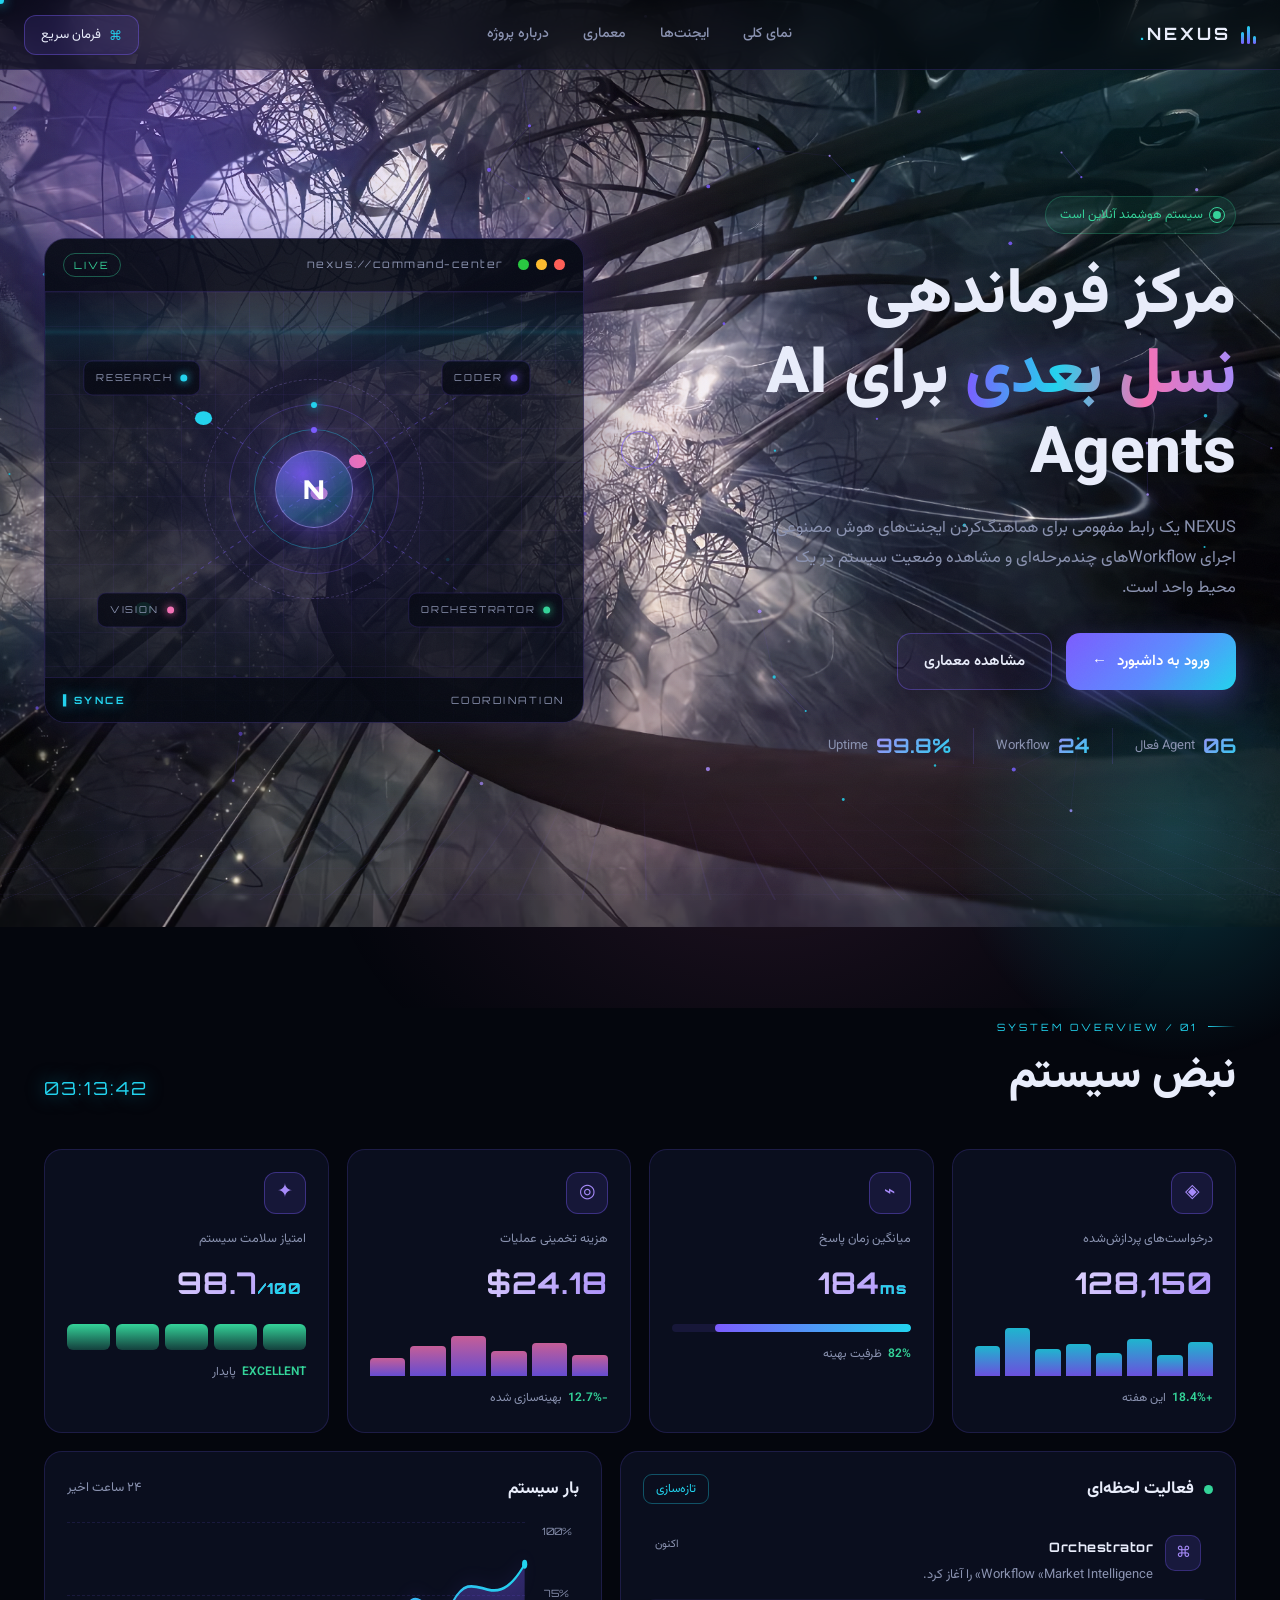
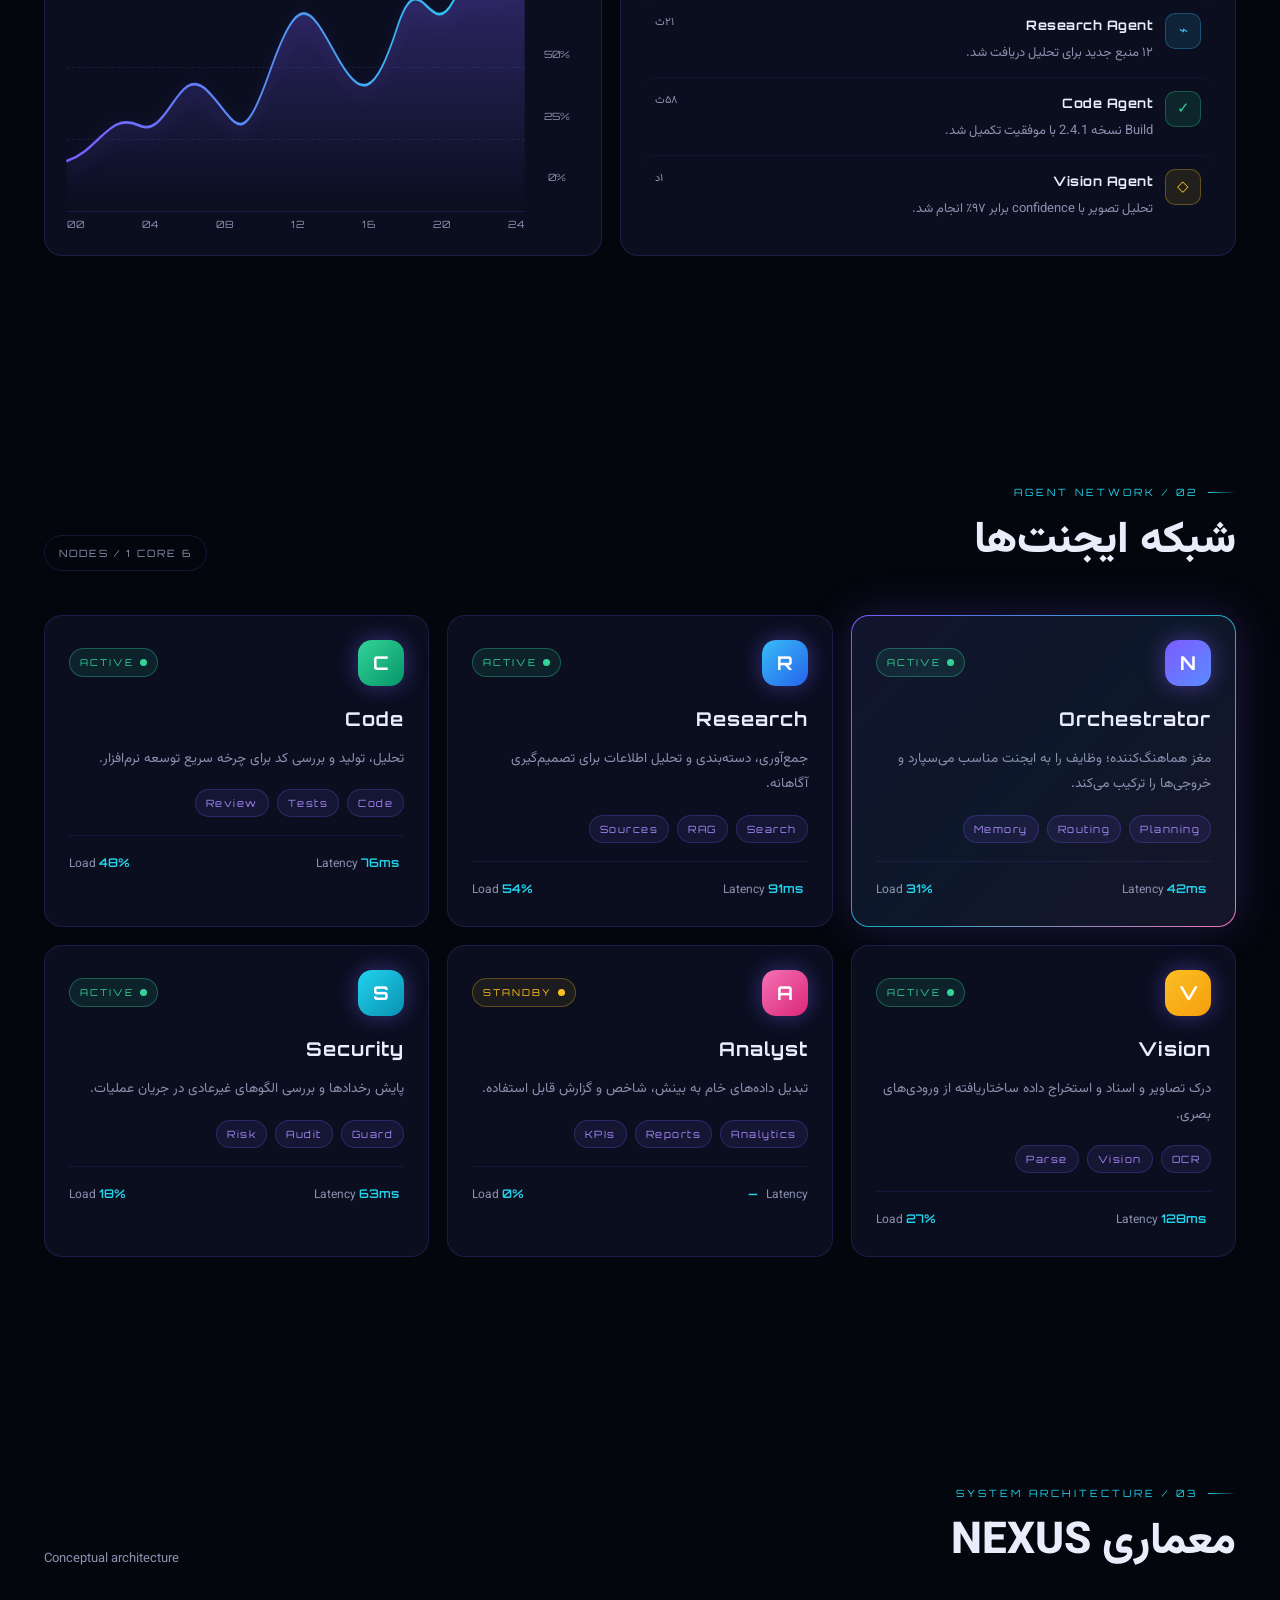
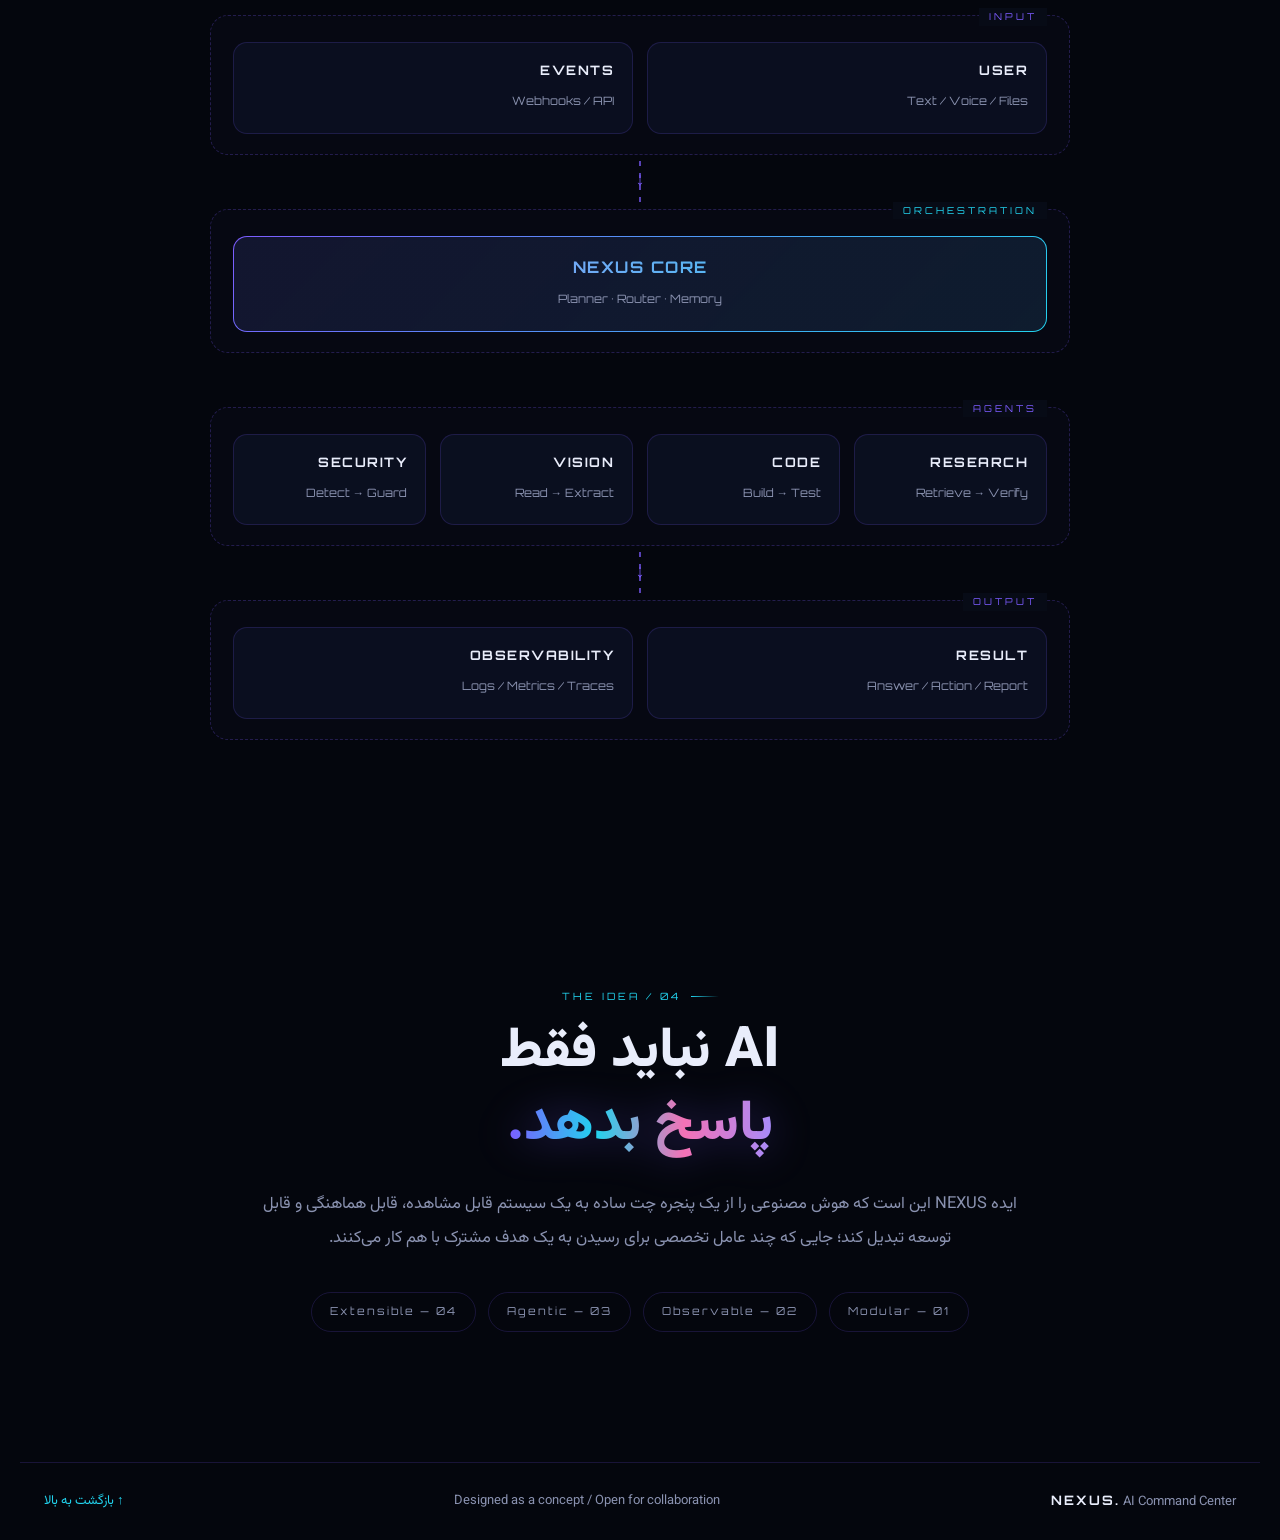
==== index.html @ a01956bd "Add files via upload" ====
<!DOCTYPE html>
<html lang="fa" dir="rtl">
<head>
  <meta charset="UTF-8">
  <meta name="viewport" content="width=device-width, initial-scale=1.0">
  <meta name="theme-color" content="#05070f">
  <meta name="description" content="NEXUS — یک رابط حرفه‌ای برای مدیریت ایجنت‌های هوش مصنوعی، اتوماسیون و پروژه‌های هوشمند.">
  <title>NEXUS — AI Command Center</title>
  <link rel="preconnect" href="https://fonts.googleapis.com">
  <link rel="preconnect" href="https://fonts.gstatic.com" crossorigin>
  <link href="https://fonts.googleapis.com/css2?family=Orbitron:wght@500;700;900&family=Vazirmatn:wght@400;500;600;700;800&display=swap" rel="stylesheet">
  <link rel="stylesheet" href="style.css">
</head>
<body>
  <!-- ═══ پس‌زمینه‌ی زنده ═══ -->
  <div class="bg-photo" id="bgPhoto">
    <div class="bg-photo-inner"></div>
    <div class="bg-sweep"></div>
  </div>

  <!-- ═══ لایه‌های افکت پس‌زمینه ═══ -->
  <div class="aurora"></div>
  <canvas id="particles"></canvas>
  <div class="grid-floor"></div>
  <div class="noise"></div>
  <div class="orb orb-a"></div>
  <div class="orb orb-b"></div>

  <!-- ═══ کرسر سفارشی ═══ -->
  <div class="cursor-ring" id="cursorRing"></div>
  <div class="cursor-dot" id="cursorDot"></div>

  <header class="topbar">
    <a class="brand" href="#top" aria-label="NEXUS">
      <span class="brand-mark"><i></i><i></i><i></i></span>
      <span>NEXUS<span class="brand-dot">.</span></span>
    </a>

    <nav>
      <a href="#overview">نمای کلی</a>
      <a href="#agents">ایجنت‌ها</a>
      <a href="#architecture">معماری</a>
      <a href="#about">درباره پروژه</a>
    </nav>

    <button class="command-btn" id="commandBtn">
      <span>⌘</span> فرمان سریع
    </button>
  </header>

  <main id="top">
    <section class="hero">
      <div class="hero-copy">
        <div class="eyebrow"><span class="pulse"></span> سیستم هوشمند آنلاین است</div>
        <h1>مرکز فرماندهی<br><em>نسل بعدی</em> برای AI Agents</h1>
        <p>
          NEXUS یک رابط مفهومی برای هماهنگ‌کردن ایجنت‌های هوش مصنوعی،
          اجرای Workflowهای چندمرحله‌ای و مشاهده وضعیت سیستم در یک محیط واحد است.
        </p>
        <div class="hero-actions">
          <a href="#overview" class="btn btn-primary">ورود به داشبورد <span>←</span></a>
          <a href="#architecture" class="btn btn-ghost">مشاهده معماری</a>
        </div>
        <div class="hero-meta">
          <span><b>06</b> Agent فعال</span>
          <span><b>24</b> Workflow</span>
          <span><b>99.8%</b> Uptime</span>
        </div>
      </div>

      <div class="hero-console">
        <div class="console-head">
          <div class="window-dots"><i></i><i></i><i></i></div>
          <span>nexus://command-center</span>
          <span class="live">LIVE</span>
        </div>
        <div class="console-body">
          <div class="scanline"></div>

          <!-- خطوط ارتباطی + بسته‌های داده متحرک -->
          <svg class="links" viewBox="0 0 100 100" preserveAspectRatio="none" aria-hidden="true">
            <line class="lk" x1="18" y1="20" x2="50" y2="46" vector-effect="non-scaling-stroke"/>
            <line class="lk" x1="82" y1="20" x2="50" y2="46" vector-effect="non-scaling-stroke"/>
            <line class="lk" x1="18" y1="74" x2="50" y2="46" vector-effect="non-scaling-stroke"/>
            <line class="lk" x1="82" y1="74" x2="50" y2="46" vector-effect="non-scaling-stroke"/>
            <circle class="pkt" r="1.6"><animateMotion dur="2.6s" repeatCount="indefinite" path="M18,20 L50,46"/></circle>
            <circle class="pkt pkt-p" r="1.6"><animateMotion dur="3.4s" begin="1s" repeatCount="indefinite" path="M82,20 L50,46"/></circle>
            <circle class="pkt pkt-g" r="1.6"><animateMotion dur="3s" begin=".5s" repeatCount="indefinite" path="M18,74 L50,46"/></circle>
            <circle class="pkt pkt-p2" r="1.6"><animateMotion dur="2.2s" begin="1.4s" repeatCount="indefinite" path="M82,74 L50,46"/></circle>
          </svg>

          <div class="core">
            <div class="core-ring ring-1"></div>
            <div class="core-ring ring-2"></div>
            <div class="core-ring ring-3"></div>
            <div class="core-center">N</div>
          </div>
          <div class="node node-1"><span></span>RESEARCH</div>
          <div class="node node-2"><span></span>CODER</div>
          <div class="node node-3"><span></span>VISION</div>
          <div class="node node-4"><span></span>ORCHESTRATOR</div>
          <div class="console-status">
            <span>COORDINATION</span><strong>OPTIMAL</strong>
          </div>
        </div>
      </div>
    </section>

    <section class="dashboard section" id="overview">
      <div class="section-heading">
        <div>
          <span class="section-kicker">01 / SYSTEM OVERVIEW</span>
          <h2>نبض سیستم</h2>
        </div>
        <span class="timestamp" id="clock">--:--:--</span>
      </div>

      <div class="metric-grid">
        <article class="metric-card">
          <span class="metric-icon">◈</span>
          <small>درخواست‌های پردازش‌شده</small>
          <strong id="requests">0</strong>
          <div class="spark"><span style="height:34%"></span><span style="height:48%"></span><span style="height:43%"></span><span style="height:67%"></span><span style="height:58%"></span><span style="height:83%"></span><span style="height:74%"></span><span style="height:92%"></span></div>
          <label>+18.4% <i>این هفته</i></label>
        </article>

        <article class="metric-card">
          <span class="metric-icon">⌁</span>
          <small>میانگین زمان پاسخ</small>
          <strong>184<span class="unit">ms</span></strong>
          <div class="progress"><span style="width:82%"></span></div>
          <label>82% <i>ظرفیت بهینه</i></label>
        </article>

        <article class="metric-card">
          <span class="metric-icon">◎</span>
          <small>هزینه تخمینی عملیات</small>
          <strong>$24.18</strong>
          <div class="mini-bars"><i style="height:40%"></i><i style="height:64%"></i><i style="height:48%"></i><i style="height:78%"></i><i style="height:59%"></i><i style="height:35%"></i></div>
          <label>−12.7% <i>بهینه‌سازی شده</i></label>
        </article>

        <article class="metric-card">
          <span class="metric-icon">✦</span>
          <small>امتیاز سلامت سیستم</small>
          <strong>98.7<span class="unit">/100</span></strong>
          <div class="health"><span></span><span></span><span></span><span></span><span></span></div>
          <label>EXCELLENT <i>پایدار</i></label>
        </article>
      </div>

      <div class="activity-grid">
        <article class="panel activity-panel">
          <div class="panel-title">
            <div><span class="live-dot"></span><h3>فعالیت لحظه‌ای</h3></div>
            <button class="tiny-btn" id="refreshActivity">تازه‌سازی</button>
          </div>
          <div class="activity-list" id="activityList">
            <div class="activity"><span class="activity-icon purple">⌘</span><div><b>Orchestrator</b><p>Workflow «Market Intelligence» را آغاز کرد.</p></div><time>اکنون</time></div>
            <div class="activity"><span class="activity-icon blue">⌁</span><div><b>Research Agent</b><p>۱۲ منبع جدید برای تحلیل دریافت شد.</p></div><time>۲۱ث</time></div>
            <div class="activity"><span class="activity-icon green">✓</span><div><b>Code Agent</b><p>Build نسخه 2.4.1 با موفقیت تکمیل شد.</p></div><time>۵۸ث</time></div>
            <div class="activity"><span class="activity-icon amber">◇</span><div><b>Vision Agent</b><p>تحلیل تصویر با confidence برابر ۹۷٪ انجام شد.</p></div><time>۱د</time></div>
          </div>
        </article>

        <article class="panel workload-panel">
          <div class="panel-title"><h3>بار سیستم</h3><span class="muted">۲۴ ساعت اخیر</span></div>
          <div class="chart">
            <div class="chart-labels"><span>100%</span><span>75%</span><span>50%</span><span>25%</span><span>0%</span></div>
            <div class="chart-area">
              <div class="gridline g1"></div><div class="gridline g2"></div><div class="gridline g3"></div><div class="gridline g4"></div>
              <svg viewBox="0 0 700 260" preserveAspectRatio="none" aria-label="نمودار بار سیستم">
                <defs>
                  <linearGradient id="fill" x1="0" x2="0" y1="0" y2="1">
                    <stop offset="0%" stop-color="#7c5cff" stop-opacity=".34"/>
                    <stop offset="100%" stop-color="#7c5cff" stop-opacity="0"/>
                  </linearGradient>
                  <linearGradient id="lineGrad" x1="0" y1="0" x2="1" y2="0">
                    <stop offset="0%" stop-color="#7c5cff"/>
                    <stop offset="100%" stop-color="#22d3ee"/>
                  </linearGradient>
                </defs>
                <path class="area" d="M0,215 C50,205 65,170 110,183 S170,125 215,152 S265,210 310,135 S370,75 410,118 S470,158 505,95 S555,110 590,72 S650,90 700,38 L700,260 L0,260 Z"></path>
                <path class="line" d="M0,215 C50,205 65,170 110,183 S170,125 215,152 S265,210 310,135 S370,75 410,118 S470,158 505,95 S555,110 590,72 S650,90 700,38"></path>
                <circle class="end-dot" cx="700" cy="38" r="4"/>
                <circle class="end-ring" cx="700" cy="38" r="4"/>
              </svg>
              <div class="xlabels"><span>00</span><span>04</span><span>08</span><span>12</span><span>16</span><span>20</span><span>24</span></div>
            </div>
          </div>
        </article>
      </div>
    </section>

    <section class="agents section" id="agents">
      <div class="section-heading">
        <div>
          <span class="section-kicker">02 / AGENT NETWORK</span>
          <h2>شبکه ایجنت‌ها</h2>
        </div>
        <span class="system-chip">6 NODES / 1 CORE</span>
      </div>

      <div class="agent-grid">
        <article class="agent-card featured">
          <div class="agent-top"><span class="agent-symbol">N</span><span class="status active">ACTIVE</span></div>
          <h3>Orchestrator</h3>
          <p>مغز هماهنگ‌کننده؛ وظایف را به ایجنت مناسب می‌سپارد و خروجی‌ها را ترکیب می‌کند.</p>
          <div class="agent-tags"><span>Planning</span><span>Routing</span><span>Memory</span></div>
          <div class="agent-foot"><span>Latency <b>42ms</b></span><span>Load <b>31%</b></span></div>
        </article>

        <article class="agent-card">
          <div class="agent-top"><span class="agent-symbol blue">R</span><span class="status active">ACTIVE</span></div>
          <h3>Research</h3>
          <p>جمع‌آوری، دسته‌بندی و تحلیل اطلاعات برای تصمیم‌گیری آگاهانه.</p>
          <div class="agent-tags"><span>Search</span><span>RAG</span><span>Sources</span></div>
          <div class="agent-foot"><span>Latency <b>91ms</b></span><span>Load <b>54%</b></span></div>
        </article>

        <article class="agent-card">
          <div class="agent-top"><span class="agent-symbol green">C</span><span class="status active">ACTIVE</span></div>
          <h3>Code</h3>
          <p>تحلیل، تولید و بررسی کد برای چرخه سریع توسعه نرم‌افزار.</p>
          <div class="agent-tags"><span>Code</span><span>Tests</span><span>Review</span></div>
          <div class="agent-foot"><span>Latency <b>76ms</b></span><span>Load <b>48%</b></span></div>
        </article>

        <article class="agent-card">
          <div class="agent-top"><span class="agent-symbol amber">V</span><span class="status active">ACTIVE</span></div>
          <h3>Vision</h3>
          <p>درک تصاویر و اسناد و استخراج داده ساختاریافته از ورودی‌های بصری.</p>
          <div class="agent-tags"><span>OCR</span><span>Vision</span><span>Parse</span></div>
          <div class="agent-foot"><span>Latency <b>128ms</b></span><span>Load <b>27%</b></span></div>
        </article>

        <article class="agent-card">
          <div class="agent-top"><span class="agent-symbol pink">A</span><span class="status standby">STANDBY</span></div>
          <h3>Analyst</h3>
          <p>تبدیل داده‌های خام به بینش، شاخص و گزارش قابل استفاده.</p>
          <div class="agent-tags"><span>Analytics</span><span>Reports</span><span>KPIs</span></div>
          <div class="agent-foot"><span>Latency <b>—</b></span><span>Load <b>0%</b></span></div>
        </article>

        <article class="agent-card">
          <div class="agent-top"><span class="agent-symbol cyan">S</span><span class="status active">ACTIVE</span></div>
          <h3>Security</h3>
          <p>پایش رخدادها و بررسی الگوهای غیرعادی در جریان عملیات.</p>
          <div class="agent-tags"><span>Guard</span><span>Audit</span><span>Risk</span></div>
          <div class="agent-foot"><span>Latency <b>63ms</b></span><span>Load <b>18%</b></span></div>
        </article>
      </div>
    </section>

    <section class="architecture section" id="architecture">
      <div class="section-heading">
        <div>
          <span class="section-kicker">03 / SYSTEM ARCHITECTURE</span>
          <h2>معماری NEXUS</h2>
        </div>
        <span class="muted">Conceptual architecture</span>
      </div>

      <div class="architecture-board">
        <div class="arch-layer layer-input">
          <span class="layer-label">INPUT</span>
          <div class="arch-box"><b>USER</b><small>Text / Voice / Files</small></div>
          <div class="arch-box"><b>EVENTS</b><small>Webhooks / API</small></div>
        </div>
        <div class="connector">↓</div>
        <div class="arch-layer layer-core">
          <span class="layer-label">ORCHESTRATION</span>
          <div class="arch-box main"><b>NEXUS CORE</b><small>Planner · Router · Memory</small></div>
        </div>
        <div class="connector">↓</div>
        <div class="arch-layer layer-agents">
          <span class="layer-label">AGENTS</span>
          <div class="arch-box"><b>RESEARCH</b><small>Retrieve → Verify</small></div>
          <div class="arch-box"><b>CODE</b><small>Build → Test</small></div>
          <div class="arch-box"><b>VISION</b><small>Read → Extract</small></div>
          <div class="arch-box"><b>SECURITY</b><small>Detect → Guard</small></div>
        </div>
        <div class="connector">↓</div>
        <div class="arch-layer layer-output">
          <span class="layer-label">OUTPUT</span>
          <div class="arch-box"><b>RESULT</b><small>Answer / Action / Report</small></div>
          <div class="arch-box"><b>OBSERVABILITY</b><small>Logs / Metrics / Traces</small></div>
        </div>
      </div>
    </section>

    <section class="manifesto section" id="about">
      <div class="manifesto-inner">
        <span class="section-kicker">04 / THE IDEA</span>
        <h2>AI نباید فقط<br><em>پاسخ بدهد.</em></h2>
        <p>
          ایده NEXUS این است که هوش مصنوعی را از یک پنجره چت ساده به یک
          سیستم قابل مشاهده، قابل هماهنگی و قابل توسعه تبدیل کند؛ جایی که
          چند عامل تخصصی برای رسیدن به یک هدف مشترک با هم کار می‌کنند.
        </p>
        <div class="principles">
          <span>01 — Modular</span><span>02 — Observable</span><span>03 — Agentic</span><span>04 — Extensible</span>
        </div>
      </div>
    </section>
  </main>

  <footer>
    <div><span class="brand-mini">NEXUS.</span> AI Command Center</div>
    <span>Designed as a concept / Open for collaboration</span>
    <a href="#top">↑ بازگشت به بالا</a>
  </footer>

  <div class="command-modal" id="commandModal" aria-hidden="true">
    <div class="modal-backdrop" id="modalBackdrop"></div>
    <div class="modal">
      <div class="modal-head"><span>COMMAND PALETTE</span><button id="closeModal">×</button></div>
      <div class="command-input"><span>⌕</span><input id="commandInput" placeholder="یک فرمان وارد کنید..." autocomplete="off"></div>
      <div class="command-list">
        <button data-target="#overview"><b>↗</b><span>نمای کلی سیستم</span><kbd>01</kbd></button>
        <button data-target="#agents"><b>◈</b><span>مشاهده ایجنت‌ها</span><kbd>02</kbd></button>
        <button data-target="#architecture"><b>⌘</b><span>معماری سیستم</span><kbd>03</kbd></button>
        <button data-target="#about"><b>✦</b><span>ایده NEXUS</span><kbd>04</kbd></button>
      </div>
    </div>
  </div>

  <script src="script.js"></script>
</body>
</html>
---- style.css ----
/* ═══════════════════════════════════════════
   NEXUS · نسخه بهینه + پس‌زمینه زنده
   ═══════════════════════════════════════════ */
*, *::before, *::after { box-sizing: border-box; margin: 0; padding: 0; }

:root {
  --bg: #04060d;
  --bg-2: #070b16;
  --panel: rgba(13, 18, 36, .75);
  --panel-solid: #0d1224;
  --line: rgba(124, 92, 255, .18);
  --line-2: rgba(124, 92, 255, .38);
  --text: #e9edfb;
  --muted: #8a92b0;
  --purple: #7c5cff;
  --violet: #a78bfa;
  --cyan: #22d3ee;
  --blue: #38bdf8;
  --green: #34d399;
  --amber: #fbbf24;
  --pink: #f472b6;
  --red: #fb7185;
  --font-fa: 'Vazirmatn', sans-serif;
  --font-en: 'Orbitron', 'Vazirmatn', sans-serif;
}

html { scroll-behavior: smooth; scroll-padding-top: 96px; }

body {
  font-family: var(--font-fa);
  background: #04060d;
  color: var(--text);
  overflow-x: hidden;
  line-height: 1.8;
  min-height: 100vh;
}

::selection { background: rgba(124, 92, 255, .45); color: #fff; }
::-webkit-scrollbar { width: 10px; }
::-webkit-scrollbar-track { background: var(--bg); }
::-webkit-scrollbar-thumb { background: linear-gradient(var(--purple), var(--cyan)); border-radius: 8px; border: 2px solid var(--bg); }

@media (hover:hover) and (pointer:fine) {
  body, body a, body button, body input { cursor: none; }
}

/* وقتی تب مخفی می‌شه همه انیمیشن‌ها وایستن */
.tab-hidden * { animation-play-state: paused !important; }

/* ═══════════ پس‌زمینه‌ی زنده ═══════════ */
.bg-photo {
  position: fixed;
  top: -3%; right: -3%; bottom: -3%; left: -3%;
  z-index: -7;
  pointer-events: none;
  will-change: transform;
}
.bg-photo-inner {
  position: absolute; inset: 0;
  background: url("background.png") center / cover no-repeat;
  animation: bgDrift 46s ease-in-out infinite alternate;
  will-change: transform;
}
@keyframes bgDrift {
  0%   { transform: scale(1.06) translate(0%, 0%); }
  50%  { transform: scale(1.14) translate(1.6%, -1.2%); }
  100% { transform: scale(1.06) translate(-1.6%, 1.2%); }
}

/* نور مرکزی که نفس می‌کشه */
.bg-photo-inner::after {
  content: ''; position: absolute; inset: 0;
  background: radial-gradient(ellipse 46% 40% at 50% 45%, rgba(167, 139, 250, .15), transparent 65%);
  animation: bgBreath 7s ease-in-out infinite;
}
@keyframes bgBreath { 0%, 100% { opacity: .35; } 50% { opacity: 1; } }

/* شعاع نور که گاهی از روی عکس رد می‌شه */
.bg-sweep {
  position: absolute; inset: -20%;
  background: linear-gradient(115deg, transparent 42%, rgba(34, 211, 238, .05) 50%, rgba(167, 139, 250, .09) 54%, transparent 62%);
  transform: translateX(-130%) skewX(-12deg);
  animation: bgSweep 12s ease-in-out infinite;
  will-change: transform, opacity;
}
@keyframes bgSweep {
  0%, 58%   { transform: translateX(-130%) skewX(-12deg); opacity: 0; }
  62%       { opacity: .9; }
  88%, 100% { transform: translateX(130%) skewX(-12deg); opacity: 0; }
}

/* ═══════════ پس‌زمینه (بدون بلور سنگین) ═══════════ */
.aurora {
  position: fixed; inset: -12%; z-index: -6; pointer-events: none;
  background:
    radial-gradient(ellipse 55% 42% at 22% 28%, rgba(124, 92, 255, .20), transparent 62%),
    radial-gradient(ellipse 48% 36% at 80% 18%, rgba(34, 211, 238, .13), transparent 62%),
    radial-gradient(ellipse 45% 42% at 58% 86%, rgba(244, 114, 182, .11), transparent 62%);
  animation: auroraShift 26s ease-in-out infinite alternate;
}
@keyframes auroraShift {
  0%   { transform: translate(0, 0) scale(1); }
  50%  { transform: translate(-6%, 4%) scale(1.12); }
  100% { transform: translate(5%, -3%) scale(1.04); }
}

#particles { position: fixed; inset: 0; z-index: -5; pointer-events: none; }

/* گرید متحرک با transform (خیلی سبک‌تر) */
.grid-floor {
  position: fixed; left: 0; right: 0; bottom: 0; height: 42vh; z-index: -4;
  pointer-events: none; overflow: hidden;
  transform: perspective(520px) rotateX(63deg) scale(1.4);
  transform-origin: bottom;
  -webkit-mask-image: linear-gradient(to top, rgba(0, 0, 0, .75), transparent 85%);
  mask-image: linear-gradient(to top, rgba(0, 0, 0, .75), transparent 85%);
}
.grid-floor::before {
  content: ''; position: absolute; left: 0; right: 0; top: -46px; bottom: 0;
  background-image:
    linear-gradient(rgba(124, 92, 255, .15) 1px, transparent 1px),
    linear-gradient(90deg, rgba(124, 92, 255, .15) 1px, transparent 1px);
  background-size: 46px 46px;
  animation: gridScroll 2.6s linear infinite;
  will-change: transform;
}
@keyframes gridScroll { to { transform: translateY(46px); } }

/* اورب‌ها با گرادیانت به جای بلور ۹۰ پیکسلی */
.orb { position: fixed; border-radius: 50%; z-index: -3; pointer-events: none; }
.orb-a {
  width: 560px; height: 560px; top: -170px; inset-inline-end: -150px;
  background: radial-gradient(circle, rgba(124, 92, 255, .30) 0%, rgba(124, 92, 255, .12) 40%, transparent 68%);
  animation: floatA 16s ease-in-out infinite;
}
.orb-b {
  width: 470px; height: 470px; bottom: -170px; inset-inline-start: -130px;
  background: radial-gradient(circle, rgba(34, 211, 238, .22) 0%, rgba(34, 211, 238, .09) 40%, transparent 68%);
  animation: floatB 19s ease-in-out infinite;
}
@keyframes floatA { 50% { transform: translate(-60px, 80px) scale(1.1); } }
@keyframes floatB { 50% { transform: translate(70px, -60px) scale(.92); } }

/* نویز ثابت (بدون انیمیشن) */
.noise {
  position: fixed; inset: 0; z-index: 40; pointer-events: none; opacity: .045;
  background-image: url("data:image/svg+xml,%3Csvg xmlns='http://www.w3.org/2000/svg' width='140' height='140'%3E%3Cfilter id='n'%3E%3CfeTurbulence type='fractalNoise' baseFrequency='.9' numOctaves='2'/%3E%3C/filter%3E%3Crect width='140' height='140' filter='url(%23n)' opacity='.6'/%3E%3C/svg%3E");
}

/* ═══════════ کرسر ═══════════ */
.cursor-dot {
  position: fixed; top: 0; left: 0; width: 7px; height: 7px; margin: -3.5px 0 0 -3.5px;
  border-radius: 50%; background: var(--cyan); z-index: 9999; pointer-events: none;
  box-shadow: 0 0 12px var(--cyan);
  will-change: transform;
}
.cursor-ring {
  position: fixed; top: 0; left: 0; width: 38px; height: 38px; margin: -19px 0 0 -19px;
  border: 1.5px solid rgba(124, 92, 255, .7); border-radius: 50%;
  z-index: 9998; pointer-events: none; will-change: transform;
  transition: width .25s, height .25s, margin .25s, border-color .25s, background .25s;
}
.cursor-ring.hovering {
  width: 58px; height: 58px; margin: -29px 0 0 -29px;
  border-color: rgba(34, 211, 238, .9); background: rgba(34, 211, 238, .07);
}
.cursor-ring.down { width: 26px; height: 26px; margin: -13px 0 0 -13px; }
@media (hover:none) { .cursor-dot, .cursor-ring { display: none; } }

/* ═══════════ هدر ═══════════ */
.topbar {
  position: fixed; top: 0; inset-inline: 0; z-index: 100;
  display: flex; align-items: center; justify-content: space-between; gap: 20px;
  padding: 14px max(calc((100vw - 1240px) / 2), 24px);
  background: rgba(5, 7, 15, .58);
  backdrop-filter: blur(16px); -webkit-backdrop-filter: blur(16px);
  border-bottom: 1px solid var(--line);
  animation: topDown .8s cubic-bezier(.16, 1, .3, 1) backwards;
  transition: background .4s, box-shadow .4s;
}
.topbar.scrolled { background: rgba(5, 7, 15, .9); box-shadow: 0 10px 30px rgba(0, 0, 0, .4); }
@keyframes topDown { from { transform: translateY(-100%); opacity: 0; } }

.brand {
  display: flex; align-items: center; gap: 10px; text-decoration: none;
  color: var(--text); font-family: var(--font-en); font-weight: 700;
  letter-spacing: 3px; font-size: 17px;
}
.brand-dot { color: var(--cyan); text-shadow: 0 0 12px var(--cyan); }
.brand-mark { display: flex; gap: 3px; align-items: flex-end; height: 18px; }
.brand-mark i {
  width: 3px; background: linear-gradient(180deg, var(--cyan), var(--purple));
  border-radius: 2px; transform-origin: bottom; animation: eq 1.1s ease-in-out infinite;
}
.brand-mark i:nth-child(1) { height: 40%; }
.brand-mark i:nth-child(2) { height: 100%; animation-delay: .18s; }
.brand-mark i:nth-child(3) { height: 65%; animation-delay: .36s; }
@keyframes eq { 50% { transform: scaleY(.35); } }

nav { display: flex; gap: 6px; }
nav a {
  position: relative; color: var(--muted); text-decoration: none;
  font-size: 14px; font-weight: 500; padding: 8px 14px; border-radius: 10px;
  transition: color .3s, background .3s;
}
nav a:hover { color: var(--text); background: rgba(124, 92, 255, .12); }
nav a::after {
  content: ''; position: absolute; bottom: 2px; inset-inline: 20%; height: 2px; border-radius: 2px;
  background: linear-gradient(90deg, var(--purple), var(--cyan));
  transform: scaleX(0); transition: transform .35s cubic-bezier(.16, 1, .3, 1);
}
nav a:hover::after { transform: scaleX(1); }

.command-btn {
  display: flex; align-items: center; gap: 8px; font-family: var(--font-fa);
  font-size: 13px; color: var(--text); background: rgba(124, 92, 255, .12);
  border: 1px solid var(--line-2); padding: 9px 16px; border-radius: 12px;
  position: relative; overflow: hidden; transition: .3s;
}
.command-btn span { font-family: var(--font-en); color: var(--cyan); }
.command-btn:hover {
  background: rgba(124, 92, 255, .25); box-shadow: 0 0 25px rgba(124, 92, 255, .35);
  border-color: var(--purple); transform: translateY(-1px);
}
.command-btn::after {
  content: ''; position: absolute; top: 0; bottom: 0; left: 0; width: 40%;
  background: linear-gradient(100deg, transparent, rgba(255, 255, 255, .3), transparent);
  transform: translateX(-140%) skewX(-22deg); transition: transform .6s cubic-bezier(.16, 1, .3, 1);
}
.command-btn:hover::after { transform: translateX(320%) skewX(-22deg); }

/* ═══════════ هیرو ═══════════ */
main { max-width: 1240px; margin: 0 auto; padding: 0 24px; position: relative; }

.hero {
  min-height: 100vh; display: grid; grid-template-columns: 1.05fr .95fr;
  gap: 56px; align-items: center; padding: 150px 0 90px;
}
.hero-copy > * { animation: fadeUp .9s cubic-bezier(.16, 1, .3, 1) backwards; }
.hero-copy > *:nth-child(1) { animation-delay: .1s; }
.hero-copy > *:nth-child(2) { animation-delay: .2s; }
.hero-copy > *:nth-child(3) { animation-delay: .3s; }
.hero-copy > *:nth-child(4) { animation-delay: .4s; }
.hero-copy > *:nth-child(5) { animation-delay: .55s; }
@keyframes fadeUp { from { opacity: 0; transform: translateY(34px); } }

.eyebrow {
  display: inline-flex; align-items: center; gap: 10px; font-size: 12.5px;
  color: var(--green); background: rgba(52, 211, 153, .08);
  border: 1px solid rgba(52, 211, 153, .25); padding: 7px 14px;
  border-radius: 100px; margin-bottom: 22px;
}
.pulse { width: 8px; height: 8px; border-radius: 50%; background: var(--green); position: relative; }
.pulse::after {
  content: ''; position: absolute; inset: -4px; border-radius: 50%;
  border: 1px solid var(--green); animation: ripple 1.8s ease-out infinite;
}
@keyframes ripple { from { transform: scale(.5); opacity: 1; } to { transform: scale(2); opacity: 0; } }

h1 { font-size: clamp(38px, 5.6vw, 64px); font-weight: 800; line-height: 1.25; margin-bottom: 18px; }
h1 em, h2 em {
  font-style: normal;
  background: linear-gradient(90deg, var(--purple), var(--cyan), var(--pink), var(--violet));
  -webkit-background-clip: text; background-clip: text; color: transparent;
  filter: drop-shadow(0 0 20px rgba(124, 92, 255, .35));
}

.hero-copy p { color: var(--muted); font-size: 16.5px; max-width: 52ch; margin-bottom: 30px; }

.hero-actions { display: flex; gap: 14px; flex-wrap: wrap; margin-bottom: 38px; }
.btn {
  display: inline-flex; align-items: center; gap: 10px; text-decoration: none;
  font-size: 15px; font-weight: 600; padding: 14px 26px; border-radius: 14px;
  position: relative; overflow: hidden; transition: transform .3s, box-shadow .3s, background .3s, border-color .3s;
}
.btn-primary {
  color: #fff;
  background: linear-gradient(135deg, var(--purple), #5b8cff 55%, var(--cyan));
  box-shadow: 0 10px 30px rgba(124, 92, 255, .35);
}
.btn-primary span { transition: transform .3s; }
.btn-primary:hover { transform: translateY(-3px); box-shadow: 0 16px 45px rgba(124, 92, 255, .5); }
.btn-primary:hover span { transform: translateX(-6px); }
.btn-primary::after {
  content: ''; position: absolute; top: 0; bottom: 0; left: 0; width: 40%;
  background: linear-gradient(100deg, transparent, rgba(255, 255, 255, .35), transparent);
  transform: translateX(-140%) skewX(-22deg); transition: transform .6s cubic-bezier(.16, 1, .3, 1);
}
.btn-primary:hover::after { transform: translateX(320%) skewX(-22deg); }
.btn-ghost { color: var(--text); border: 1px solid var(--line-2); background: rgba(124, 92, 255, .06); }
.btn-ghost:hover {
  border-color: var(--cyan); background: rgba(34, 211, 238, .1);
  box-shadow: 0 0 25px rgba(34, 211, 238, .25); transform: translateY(-3px);
}

.hero-meta { display: flex; flex-wrap: wrap; }
.hero-meta span { font-size: 13px; color: var(--muted); display: flex; align-items: center; gap: 8px; }
.hero-meta span + span { border-inline-start: 1px solid var(--line); margin-inline-start: 22px; padding-inline-start: 22px; }
.hero-meta b {
  font-family: var(--font-en); font-size: 20px;
  background: linear-gradient(135deg, var(--violet), var(--cyan));
  -webkit-background-clip: text; background-clip: text; color: transparent;
}

/* ═══════════ کنسول ═══════════ */
.hero-console {
  position: relative; border-radius: 22px; background: rgba(10, 14, 28, .82);
  border: 1px solid var(--line);
  box-shadow: 0 30px 80px rgba(0, 0, 0, .5), 0 0 40px rgba(124, 92, 255, .22);
  overflow: hidden; animation: fadeUp 1s cubic-bezier(.16, 1, .3, 1) .35s backwards;
}
.console-head {
  display: flex; align-items: center; gap: 14px; padding: 14px 18px;
  border-bottom: 1px solid var(--line); background: rgba(6, 9, 18, .6);
  font-family: var(--font-en); font-size: 11px; letter-spacing: 1.5px; color: var(--muted);
}
.window-dots { display: flex; gap: 7px; }
.window-dots i { width: 11px; height: 11px; border-radius: 50%; }
.window-dots i:nth-child(1) { background: #ff5f57; }
.window-dots i:nth-child(2) { background: #febc2e; }
.window-dots i:nth-child(3) { background: #28c840; }
.live {
  margin-inline-start: auto; color: var(--green); border: 1px solid rgba(52, 211, 153, .4);
  padding: 2px 10px; border-radius: 100px; font-size: 10px; letter-spacing: 2px;
  animation: blink 1.6s ease-in-out infinite;
}
@keyframes blink { 50% { opacity: .45; } }

.console-body {
  position: relative; height: 430px; overflow: hidden;
  background:
    radial-gradient(circle at 50% 46%, rgba(124, 92, 255, .14), transparent 55%),
    linear-gradient(rgba(124, 92, 255, .05) 1px, transparent 1px) 0 0 / 34px 34px,
    linear-gradient(90deg, rgba(124, 92, 255, .05) 1px, transparent 1px) 0 0 / 34px 34px;
}
.scanline {
  position: absolute; inset-inline: 0; top: 0; height: 80px; z-index: 5; pointer-events: none;
  background: linear-gradient(180deg, transparent, rgba(34, 211, 238, .07) 45%, rgba(34, 211, 238, .16) 50%, rgba(34, 211, 238, .07) 55%, transparent);
  animation: scan 4.5s linear infinite;
  will-change: transform;
}
@keyframes scan { from { transform: translateY(-120%); } to { transform: translateY(560%); } }

.links { position: absolute; inset: 0; width: 100%; height: 100%; z-index: 1; pointer-events: none; }
.links .lk { stroke: rgba(124, 92, 255, .4); stroke-width: 1; stroke-dasharray: 4 5; animation: dashFlow 1.2s linear infinite; }
@keyframes dashFlow { to { stroke-dashoffset: -9; } }
.links .pkt { fill: var(--cyan); }
.links .pkt-p, .links .pkt-p2 { fill: var(--pink); }
.links .pkt-g { fill: var(--green); }

.core { position: absolute; top: 46%; left: 50%; width: 220px; height: 220px; transform: translate(-50%, -50%); z-index: 2; }
.core-ring { position: absolute; border-radius: 50%; border: 1px solid rgba(124, 92, 255, .28); will-change: transform; }
.ring-1 { inset: 25px; animation: spin 9s linear infinite; }
.ring-2 { inset: 50px; border-color: rgba(34, 211, 238, .35); animation: spin 5s linear infinite reverse; }
.ring-3 { inset: 0; border-style: dashed; border-color: rgba(167, 139, 250, .25); animation: spin 22s linear infinite; }
.core-ring::before {
  content: ''; position: absolute; top: -3px; left: 50%; width: 6px; height: 6px; margin-left: -3px;
  border-radius: 50%; background: var(--cyan); box-shadow: 0 0 10px var(--cyan);
}
.ring-2::before { background: var(--purple); box-shadow: 0 0 10px var(--purple); }
.ring-3::before { display: none; }
@keyframes spin { to { transform: rotate(360deg); } }

.core-center {
  position: absolute; top: 50%; left: 50%; transform: translate(-50%, -50%);
  width: 78px; height: 78px; border-radius: 50%; display: grid; place-items: center;
  font-family: var(--font-en); font-weight: 900; font-size: 26px; color: #fff;
  background: radial-gradient(circle at 35% 30%, rgba(124, 92, 255, .85), rgba(34, 211, 238, .25) 60%, rgba(10, 14, 28, .9));
  border: 1px solid rgba(167, 139, 250, .6);
  box-shadow: 0 0 35px rgba(124, 92, 255, .55), inset 0 0 18px rgba(124, 92, 255, .4);
  animation: corePulse 3s ease-in-out infinite;
  will-change: transform;
}
@keyframes corePulse { 50% { transform: translate(-50%, -50%) scale(1.07); } }

.node {
  position: absolute; z-index: 3; transform: translate(-50%, -50%);
  display: flex; align-items: center; gap: 8px;
  font-family: var(--font-en); font-size: 9.5px; letter-spacing: 1.8px; color: var(--muted);
  background: rgba(8, 11, 22, .88); border: 1px solid var(--line); border-radius: 9px;
  padding: 8px 12px; transition: border-color .3s, color .3s; white-space: nowrap;
}
.node span {
  width: 7px; height: 7px; border-radius: 50%; background: var(--cyan);
  box-shadow: 0 0 9px var(--cyan); animation: dotBlink 2s ease-in-out infinite;
}
.node-2 span { background: var(--purple); box-shadow: 0 0 9px var(--purple); }
.node-3 span { background: var(--pink); box-shadow: 0 0 9px var(--pink); }
.node-4 span { background: var(--green); box-shadow: 0 0 9px var(--green); }
.node:hover { border-color: rgba(34, 211, 238, .6); color: var(--text); }
.node-1 { top: 20%; left: 18%; }
.node-2 { top: 20%; left: 82%; }
.node-3 { top: 74%; left: 18%; }
.node-4 { top: 74%; left: 82%; }
@keyframes dotBlink { 50% { opacity: .35; } }

.console-status {
  position: absolute; bottom: 0; inset-inline: 0; z-index: 4;
  display: flex; justify-content: space-between; align-items: center;
  padding: 13px 18px; border-top: 1px solid var(--line);
  background: rgba(6, 9, 18, .8);
  font-family: var(--font-en); font-size: 10px; letter-spacing: 2.5px; color: var(--muted);
}
.console-status strong {
  color: var(--cyan); text-shadow: 0 0 14px rgba(34, 211, 238, .7);
  font-weight: 700; min-width: 90px; text-align: left;
}
.console-status strong::after { content: '▍'; animation: blink 1s steps(2) infinite; }

/* ═══════════ بخش‌ها ═══════════ */
.section { padding: 110px 0; position: relative; }
.section-heading {
  display: flex; justify-content: space-between; align-items: flex-end;
  gap: 20px; margin-bottom: 44px; flex-wrap: wrap;
}
.section-kicker {
  display: inline-flex; align-items: center; gap: 10px;
  font-family: var(--font-en); font-size: 10px; letter-spacing: 3px;
  color: var(--cyan); margin-bottom: 12px;
}
.section-kicker::before { content: ''; width: 28px; height: 1px; background: linear-gradient(90deg, var(--cyan), transparent); }
h2 { font-size: clamp(30px, 4vw, 44px); font-weight: 800; line-height: 1.3; }
.timestamp {
  font-family: var(--font-en); font-size: 18px; color: var(--cyan);
  text-shadow: 0 0 18px rgba(34, 211, 238, .5); letter-spacing: 2px; direction: ltr;
}
.system-chip {
  font-family: var(--font-en); font-size: 10px; letter-spacing: 2px; color: var(--muted);
  border: 1px solid var(--line); padding: 8px 14px; border-radius: 100px;
}
.muted { color: var(--muted); font-size: 13px; }

/* ═══════════ کارت‌های متریک ═══════════ */
.metric-grid { display: grid; grid-template-columns: repeat(4, 1fr); gap: 18px; }
.metric-card {
  position: relative; overflow: hidden; background: var(--panel);
  border: 1px solid var(--line); border-radius: 18px; padding: 22px;
  transition: transform .45s cubic-bezier(.16, 1, .3, 1), border-color .45s, box-shadow .45s;
}
.metric-card::before, .panel::before, .agent-card::before, .arch-box::before {
  content: ''; position: absolute; inset: 0; pointer-events: none;
  background: radial-gradient(480px circle at var(--mx, 50%) var(--my, 50%), rgba(124, 92, 255, .13), transparent 42%);
  opacity: 0; transition: opacity .4s;
}
.metric-card:hover::before, .panel:hover::before, .agent-card:hover::before, .arch-box:hover::before { opacity: 1; }
.metric-card:hover {
  transform: translateY(-7px); border-color: var(--line-2);
  box-shadow: 0 20px 50px rgba(0, 0, 0, .45), 0 0 35px rgba(124, 92, 255, .18);
}
.metric-icon {
  display: inline-grid; place-items: center; width: 42px; height: 42px; border-radius: 12px;
  font-size: 19px; margin-bottom: 14px; color: var(--violet);
  background: rgba(124, 92, 255, .12); border: 1px solid var(--line-2);
  animation: iconFloat 3.5s ease-in-out infinite;
}
@keyframes iconFloat { 50% { transform: translateY(-5px); } }
.metric-card small { display: block; color: var(--muted); font-size: 12.5px; margin-bottom: 6px; }
.metric-card strong {
  font-family: var(--font-en); font-size: 30px; font-weight: 700; letter-spacing: 1px;
  display: block; margin-bottom: 14px;
  background: linear-gradient(135deg, #fff, var(--violet));
  -webkit-background-clip: text; background-clip: text; color: transparent;
}
.unit { font-size: 15px; color: var(--cyan); -webkit-text-fill-color: var(--cyan); margin-inline-start: 4px; }
.metric-card label { display: flex; align-items: center; gap: 6px; color: var(--green); font-weight: 600; font-size: 12px; margin-top: 12px; }
.metric-card label i { font-style: normal; color: var(--muted); font-weight: 400; }

.spark { display: flex; align-items: flex-end; gap: 5px; height: 52px; }
.spark span {
  flex: 1; min-height: 4px; border-radius: 4px 4px 0 0;
  background: linear-gradient(180deg, var(--cyan), var(--purple));
  opacity: .85; transition: height .9s cubic-bezier(.16, 1, .3, 1);
}
.progress { height: 8px; border-radius: 100px; background: rgba(124, 92, 255, .12); overflow: hidden; }
.progress span {
  display: block; height: 100%; border-radius: 100px; position: relative;
  background: linear-gradient(90deg, var(--purple), var(--cyan));
  animation: grow 1.6s cubic-bezier(.16, 1, .3, 1) backwards .4s;
}
@keyframes grow { from { width: 0; } }

.mini-bars { display: flex; align-items: flex-end; gap: 5px; height: 52px; }
.mini-bars i {
  flex: 1; border-radius: 4px 4px 0 0; opacity: .8; transform-origin: bottom;
  background: linear-gradient(180deg, var(--pink), var(--purple));
  animation: barPulse 2.4s ease-in-out infinite;
}
.mini-bars i:nth-child(2) { animation-delay: .2s; }
.mini-bars i:nth-child(3) { animation-delay: .4s; }
.mini-bars i:nth-child(4) { animation-delay: .6s; }
.mini-bars i:nth-child(5) { animation-delay: .8s; }
.mini-bars i:nth-child(6) { animation-delay: 1s; }
@keyframes barPulse { 50% { transform: scaleY(1.28); } }

.health { display: flex; gap: 6px; height: 26px; }
.health span {
  flex: 1; border-radius: 6px; transform-origin: bottom;
  background: linear-gradient(180deg, var(--green), rgba(52, 211, 153, .25));
  animation: healthPulse 2s ease-in-out infinite;
}
.health span:nth-child(2) { animation-delay: .25s; }
.health span:nth-child(3) { animation-delay: .5s; }
.health span:nth-child(4) { animation-delay: .75s; }
.health span:nth-child(5) { animation-delay: 1s; }
@keyframes healthPulse { 50% { transform: scaleY(.72); opacity: .75; } }

/* ═══════════ پنل‌ها ═══════════ */
.activity-grid { display: grid; grid-template-columns: 1.05fr .95fr; gap: 18px; margin-top: 18px; }
.panel {
  background: var(--panel); border: 1px solid var(--line); border-radius: 18px; padding: 22px;
  position: relative; overflow: hidden; transition: border-color .4s, box-shadow .4s;
}
.panel:hover { border-color: var(--line-2); box-shadow: 0 0 40px rgba(124, 92, 255, .12); }
.panel-title { display: flex; justify-content: space-between; align-items: center; margin-bottom: 18px; gap: 12px; }
.panel-title h3 { font-size: 17px; font-weight: 700; }
.panel-title > div { display: flex; align-items: center; gap: 10px; }
.live-dot {
  width: 9px; height: 9px; border-radius: 50%; background: var(--green);
  animation: livePing 1.6s ease-out infinite;
}
@keyframes livePing { 70% { box-shadow: 0 0 0 9px rgba(52, 211, 153, 0); } 100% { box-shadow: 0 0 0 0 rgba(52, 211, 153, 0); } }
.tiny-btn {
  font-family: var(--font-fa); font-size: 12px; color: var(--cyan); background: transparent;
  border: 1px solid rgba(34, 211, 238, .35); border-radius: 9px; padding: 5px 12px; transition: .3s;
}
.tiny-btn:hover { background: rgba(34, 211, 238, .12); box-shadow: 0 0 16px rgba(34, 211, 238, .3); }

.activity-list { display: flex; flex-direction: column; }
.activity { display: flex; gap: 12px; align-items: flex-start; padding: 13px 12px; border-radius: 12px; transition: background .3s; }
.activity:hover { background: rgba(124, 92, 255, .07); }
.activity + .activity { border-top: 1px solid rgba(124, 92, 255, .08); }
.activity-icon { display: grid; place-items: center; width: 36px; height: 36px; border-radius: 10px; font-size: 15px; flex-shrink: 0; }
.activity-icon.purple { color: var(--violet); background: rgba(124, 92, 255, .14); border: 1px solid rgba(124, 92, 255, .3); }
.activity-icon.blue { color: var(--blue); background: rgba(56, 189, 248, .12); border: 1px solid rgba(56, 189, 248, .3); }
.activity-icon.green { color: var(--green); background: rgba(52, 211, 153, .12); border: 1px solid rgba(52, 211, 153, .3); }
.activity-icon.amber { color: var(--amber); background: rgba(251, 191, 36, .1); border: 1px solid rgba(251, 191, 36, .3); }
.activity-icon.cyan { color: var(--cyan); background: rgba(34, 211, 238, .12); border: 1px solid rgba(34, 211, 238, .3); }
.activity b { font-family: var(--font-en); font-size: 13px; letter-spacing: .5px; color: var(--text); }
.activity p { font-size: 13px; color: var(--muted); line-height: 1.7; }
.activity time { font-size: 11px; color: var(--muted); margin-inline-start: auto; white-space: nowrap; }
.activity.enter { animation: actIn .5s cubic-bezier(.16, 1, .3, 1); }
.activity.exit { opacity: 0; transform: scale(.97); transition: .35s; }
@keyframes actIn { from { opacity: 0; transform: translateY(-12px); } }

/* ═══════════ نمودار ═══════════ */
.chart { display: grid; grid-template-columns: 44px 1fr; gap: 10px; height: 290px; }
.chart-labels {
  display: flex; flex-direction: column; justify-content: space-between;
  font-family: var(--font-en); font-size: 10px; color: var(--muted);
  text-align: center; padding-bottom: 26px;
}
.chart-area { position: relative; height: 100%; border-bottom: 1px solid rgba(124, 92, 255, .2); }
.gridline { position: absolute; inset-inline: 0; border-top: 1px dashed rgba(124, 92, 255, .14); }
.g1 { top: 0; } .g2 { top: 25%; } .g3 { top: 50%; } .g4 { top: 75%; }
.chart-area svg { position: absolute; inset: 0; width: 100%; height: 100%; overflow: visible; }
.line {
  fill: none; stroke: url(#lineGrad); stroke-width: 2.5; stroke-linecap: round;
  filter: drop-shadow(0 4px 10px rgba(124, 92, 255, .4));
}
.area { fill: url(#fill); }
.xlabels {
  position: absolute; bottom: -22px; inset-inline: 0; display: flex; justify-content: space-between;
  font-family: var(--font-en); font-size: 10px; color: var(--muted); letter-spacing: 1px; direction: ltr;
}
.end-dot { fill: var(--cyan); }
.end-ring {
  fill: none; stroke: var(--cyan); opacity: 0;
  transform-box: fill-box; transform-origin: center;
  animation: endPing 2.2s ease-out infinite;
}
@keyframes endPing { 0% { transform: scale(1); opacity: .8; } 70% { transform: scale(3); opacity: 0; } 100% { opacity: 0; } }

.workload-panel.reveal .line { stroke-dasharray: 1300; stroke-dashoffset: 1300; }
.workload-panel.reveal.in .line { animation: draw 2.4s cubic-bezier(.65, 0, .35, 1) .4s forwards; }
.workload-panel.reveal.in .area { animation: areaIn 1.2s ease 1.9s backwards; }
@keyframes draw { to { stroke-dashoffset: 0; } }
@keyframes areaIn { from { opacity: 0; } }

/* ═══════════ ایجنت‌ها ═══════════ */
.agent-grid { display: grid; grid-template-columns: repeat(3, 1fr); gap: 18px; }
.agent-card {
  position: relative; overflow: hidden; background: var(--panel);
  border: 1px solid var(--line); border-radius: 18px; padding: 24px;
  transition: border-color .4s, box-shadow .4s;
}
.agent-card:hover { border-color: var(--line-2); box-shadow: 0 25px 60px rgba(0, 0, 0, .5), 0 0 40px rgba(124, 92, 255, .2); }
.agent-card.featured {
  border: 1px solid transparent;
  background:
    linear-gradient(rgba(13, 18, 36, .96), rgba(13, 18, 36, .96)) padding-box,
    linear-gradient(135deg, var(--purple), rgba(34, 211, 238, .8), var(--pink)) border-box;
  box-shadow: 0 0 45px rgba(124, 92, 255, .22);
}
.agent-top { display: flex; justify-content: space-between; align-items: center; margin-bottom: 16px; }
.agent-symbol {
  display: grid; place-items: center; width: 46px; height: 46px; border-radius: 14px;
  font-family: var(--font-en); font-weight: 700; font-size: 19px; color: #fff;
  background: linear-gradient(135deg, var(--purple), #5b8cff);
  box-shadow: 0 0 22px rgba(124, 92, 255, .45); animation: symbolFloat 3s ease-in-out infinite;
}
.agent-symbol.blue { background: linear-gradient(135deg, #38bdf8, #2563eb); }
.agent-symbol.green { background: linear-gradient(135deg, #34d399, #059669); }
.agent-symbol.amber { background: linear-gradient(135deg, #fbbf24, #f59e0b); }
.agent-symbol.pink { background: linear-gradient(135deg, #f472b6, #db2777); }
.agent-symbol.cyan { background: linear-gradient(135deg, #22d3ee, #0891b2); }
@keyframes symbolFloat { 50% { transform: translateY(-4px); } }
.status {
  font-family: var(--font-en); font-size: 9.5px; letter-spacing: 2px; padding: 5px 10px;
  border-radius: 100px; display: inline-flex; align-items: center; gap: 6px;
}
.status::before { content: ''; width: 7px; height: 7px; border-radius: 50%; }
.status.active { color: var(--green); background: rgba(52, 211, 153, .1); border: 1px solid rgba(52, 211, 153, .35); }
.status.active::before { background: var(--green); animation: dotBlink 1.8s ease-in-out infinite; }
.status.standby { color: var(--amber); background: rgba(251, 191, 36, .08); border: 1px solid rgba(251, 191, 36, .3); }
.status.standby::before { background: var(--amber); }
.agent-card h3 { font-family: var(--font-en); font-size: 19px; letter-spacing: 1px; margin-bottom: 10px; }
.agent-card p { font-size: 13.5px; color: var(--muted); line-height: 1.9; margin-bottom: 18px; }
.agent-tags { display: flex; gap: 8px; flex-wrap: wrap; margin-bottom: 18px; }
.agent-tags span {
  font-family: var(--font-en); font-size: 10px; letter-spacing: 1.5px; color: var(--violet);
  background: rgba(124, 92, 255, .1); border: 1px solid rgba(124, 92, 255, .25);
  padding: 4px 10px; border-radius: 100px; transition: .3s;
}
.agent-card:hover .agent-tags span { border-color: rgba(124, 92, 255, .5); }
.agent-foot {
  display: flex; justify-content: space-between; padding-top: 16px;
  border-top: 1px solid rgba(124, 92, 255, .12); font-size: 12px; color: var(--muted);
}
.agent-foot b { font-family: var(--font-en); color: var(--cyan); font-weight: 600; margin-inline-start: 5px; }

/* ═══════════ معماری ═══════════ */
.architecture-board { max-width: 860px; margin: 0 auto; display: flex; flex-direction: column; }
.arch-layer {
  position: relative; display: flex; gap: 14px; flex-wrap: wrap;
  padding: 26px 22px 20px; border: 1px dashed rgba(124, 92, 255, .25);
  border-radius: 18px; background: rgba(10, 14, 28, .4);
}
.layer-label {
  position: absolute; top: -8px; inset-inline-start: 22px; background: #070b16;
  padding: 0 10px; font-family: var(--font-en); font-size: 9.5px; letter-spacing: 3px;
  color: var(--purple);
}
.layer-core .layer-label { color: var(--cyan); }
.arch-box {
  flex: 1; min-width: 150px; background: var(--panel); border: 1px solid var(--line);
  border-radius: 14px; padding: 16px 18px; position: relative; overflow: hidden;
  transition: transform .35s, border-color .35s, box-shadow .35s, background .35s;
}
.arch-box:hover {
  transform: translateY(-4px); border-color: rgba(34, 211, 238, .5);
  box-shadow: 0 14px 35px rgba(0, 0, 0, .4), 0 0 25px rgba(34, 211, 238, .15);
}
.arch-box b { display: block; font-family: var(--font-en); font-size: 13px; letter-spacing: 1.5px; margin-bottom: 5px; }
.arch-box small { color: var(--muted); font-size: 11.5px; font-family: var(--font-en); }
.arch-box.main {
  flex: 1.5; text-align: center; border: 1px solid transparent;
  background:
    linear-gradient(rgba(13, 18, 36, .95), rgba(13, 18, 36, .95)) padding-box,
    linear-gradient(135deg, var(--purple), var(--cyan)) border-box;
}
/* درخشش با opacity به جای box-shadow متحرک */
.arch-box.main::after {
  content: ''; position: absolute; inset: -1px; border-radius: inherit; pointer-events: none;
  box-shadow: 0 0 45px rgba(124, 92, 255, .35);
  opacity: .45; animation: glowPulse 3.5s ease-in-out infinite;
}
@keyframes glowPulse { 50% { opacity: 1; } }
.arch-box.main b {
  font-size: 16px;
  background: linear-gradient(90deg, var(--violet), var(--cyan));
  -webkit-background-clip: text; background-clip: text; color: transparent;
}
.connector {
  position: relative; height: 54px; display: flex; align-items: center; justify-content: center;
  color: var(--purple); font-size: 18px; z-index: 1;
}
.connector::before {
  content: ''; position: absolute; top: 6px; bottom: 6px; width: 2px; left: 50%; margin-left: -1px;
  background: repeating-linear-gradient(180deg, rgba(124, 92, 255, .7) 0 5px, transparent 5px 12px);
  animation: flowDown .7s linear infinite;
}
@keyframes flowDown { to { background-position-y: 12px; } }

/* ═══════════ مانیفست ═══════════ */
.manifesto { padding: 130px 0; }
.manifesto-inner { max-width: 760px; margin: 0 auto; text-align: center; }
.manifesto-inner .section-kicker { justify-content: center; }
.manifesto h2 { font-size: clamp(34px, 5vw, 56px); margin-bottom: 24px; }
.manifesto p { color: var(--muted); font-size: 16.5px; line-height: 2.1; }
.principles { display: flex; gap: 12px; flex-wrap: wrap; justify-content: center; margin-top: 36px; }
.principles span {
  font-family: var(--font-en); font-size: 11px; letter-spacing: 2px; color: var(--muted);
  border: 1px solid var(--line); border-radius: 100px; padding: 9px 18px; transition: .4s;
}
.principles span:hover { color: var(--cyan); border-color: rgba(34, 211, 238, .5); box-shadow: 0 0 20px rgba(34, 211, 238, .3); }

/* ═══════════ فوتر و مودال ═══════════ */
footer {
  max-width: 1240px; margin: 0 auto; padding: 26px 24px;
  border-top: 1px solid var(--line); display: flex; justify-content: space-between;
  align-items: center; gap: 14px; flex-wrap: wrap; color: var(--muted); font-size: 13px;
}
.brand-mini { font-family: var(--font-en); color: var(--text); letter-spacing: 2px; font-weight: 700; }
footer a { color: var(--cyan); text-decoration: none; transition: .3s; }
footer a:hover { text-shadow: 0 0 14px rgba(34, 211, 238, .8); }

.command-modal { position: fixed; inset: 0; z-index: 200; display: none; font-family: var(--font-fa); }
.command-modal.open { display: block; }
.modal-backdrop {
  position: absolute; inset: 0; background: rgba(4, 6, 13, .8);
  animation: fadeIn .3s;
}
@keyframes fadeIn { from { opacity: 0; } }
.modal {
  position: absolute; top: 16%; left: 50%; transform: translateX(-50%);
  width: min(560px, calc(100vw - 40px)); background: rgba(12, 16, 32, .95);
  border: 1px solid var(--line-2); border-radius: 20px; overflow: hidden;
  box-shadow: 0 40px 100px rgba(0, 0, 0, .7), 0 0 60px rgba(124, 92, 255, .25);
  animation: modalIn .4s cubic-bezier(.16, 1, .3, 1);
}
@keyframes modalIn { from { opacity: 0; transform: translateX(-50%) translateY(24px) scale(.96); } }
.modal-head {
  display: flex; justify-content: space-between; align-items: center; padding: 16px 20px;
  border-bottom: 1px solid var(--line); font-family: var(--font-en);
  font-size: 11px; letter-spacing: 3px; color: var(--muted);
}
#closeModal {
  width: 30px; height: 30px; border-radius: 9px; background: transparent;
  border: 1px solid var(--line); color: var(--muted); font-size: 16px; transition: .3s; line-height: 1;
}
#closeModal:hover { color: var(--red); border-color: rgba(248, 113, 113, .5); box-shadow: 0 0 14px rgba(248, 113, 113, .25); }
.command-input { display: flex; align-items: center; gap: 12px; padding: 16px 20px; border-bottom: 1px solid var(--line); }
.command-input span { color: var(--cyan); font-size: 16px; }
.command-input input { flex: 1; background: transparent; border: none; outline: none; color: var(--text); font-family: var(--font-fa); font-size: 15px; }
.command-input input::placeholder { color: var(--muted); }
.command-list { padding: 10px; display: flex; flex-direction: column; gap: 4px; }
.command-list button {
  display: flex; align-items: center; gap: 14px; width: 100%; text-align: start;
  background: transparent; border: 1px solid transparent; border-radius: 12px;
  padding: 13px 14px; color: var(--text); font-family: var(--font-fa); font-size: 14px; transition: .25s;
}
.command-list button b {
  display: grid; place-items: center; width: 34px; height: 34px; border-radius: 9px;
  background: rgba(124, 92, 255, .14); border: 1px solid var(--line-2);
  color: var(--violet); font-weight: 400; flex-shrink: 0;
}
.command-list button span { flex: 1; }
.command-list button kbd {
  font-family: var(--font-en); font-size: 10px; color: var(--muted);
  border: 1px solid var(--line); border-radius: 6px; padding: 3px 8px;
}
.command-list button:hover { background: rgba(124, 92, 255, .14); border-color: var(--line-2); transform: translateX(-4px); }

/* ═══════════ ریویل اسکرول ═══════════ */
.reveal { opacity: 0; }
.reveal.in {
  opacity: 1;
  animation: revealIn .9s cubic-bezier(.16, 1, .3, 1) backwards;
  animation-delay: var(--d, 0ms);
}
@keyframes revealIn { from { opacity: 0; transform: translateY(36px); } }

/* ═══════════ ریسپانسیو ═══════════ */
@media (max-width: 1024px) {
  .hero { grid-template-columns: 1fr; padding-top: 130px; gap: 40px; }
  .metric-grid { grid-template-columns: repeat(2, 1fr); }
  .activity-grid { grid-template-columns: 1fr; }
  .agent-grid { grid-template-columns: repeat(2, 1fr); }
}
@media (max-width: 640px) {
  nav { display: none; }
  .metric-grid, .agent-grid { grid-template-columns: 1fr; }
  .section { padding: 80px 0; }
  .console-body { height: 380px; }
  .core { transform: translate(-50%, -50%) scale(.78); }
  .grid-floor { display: none; }
  footer { flex-direction: column; text-align: center; }
}

@media (prefers-reduced-motion: reduce) {
  *, *::before, *::after {
    animation-duration: .01ms !important;
    animation-iteration-count: 1 !important;
    transition-duration: .01ms !important;
  }
}
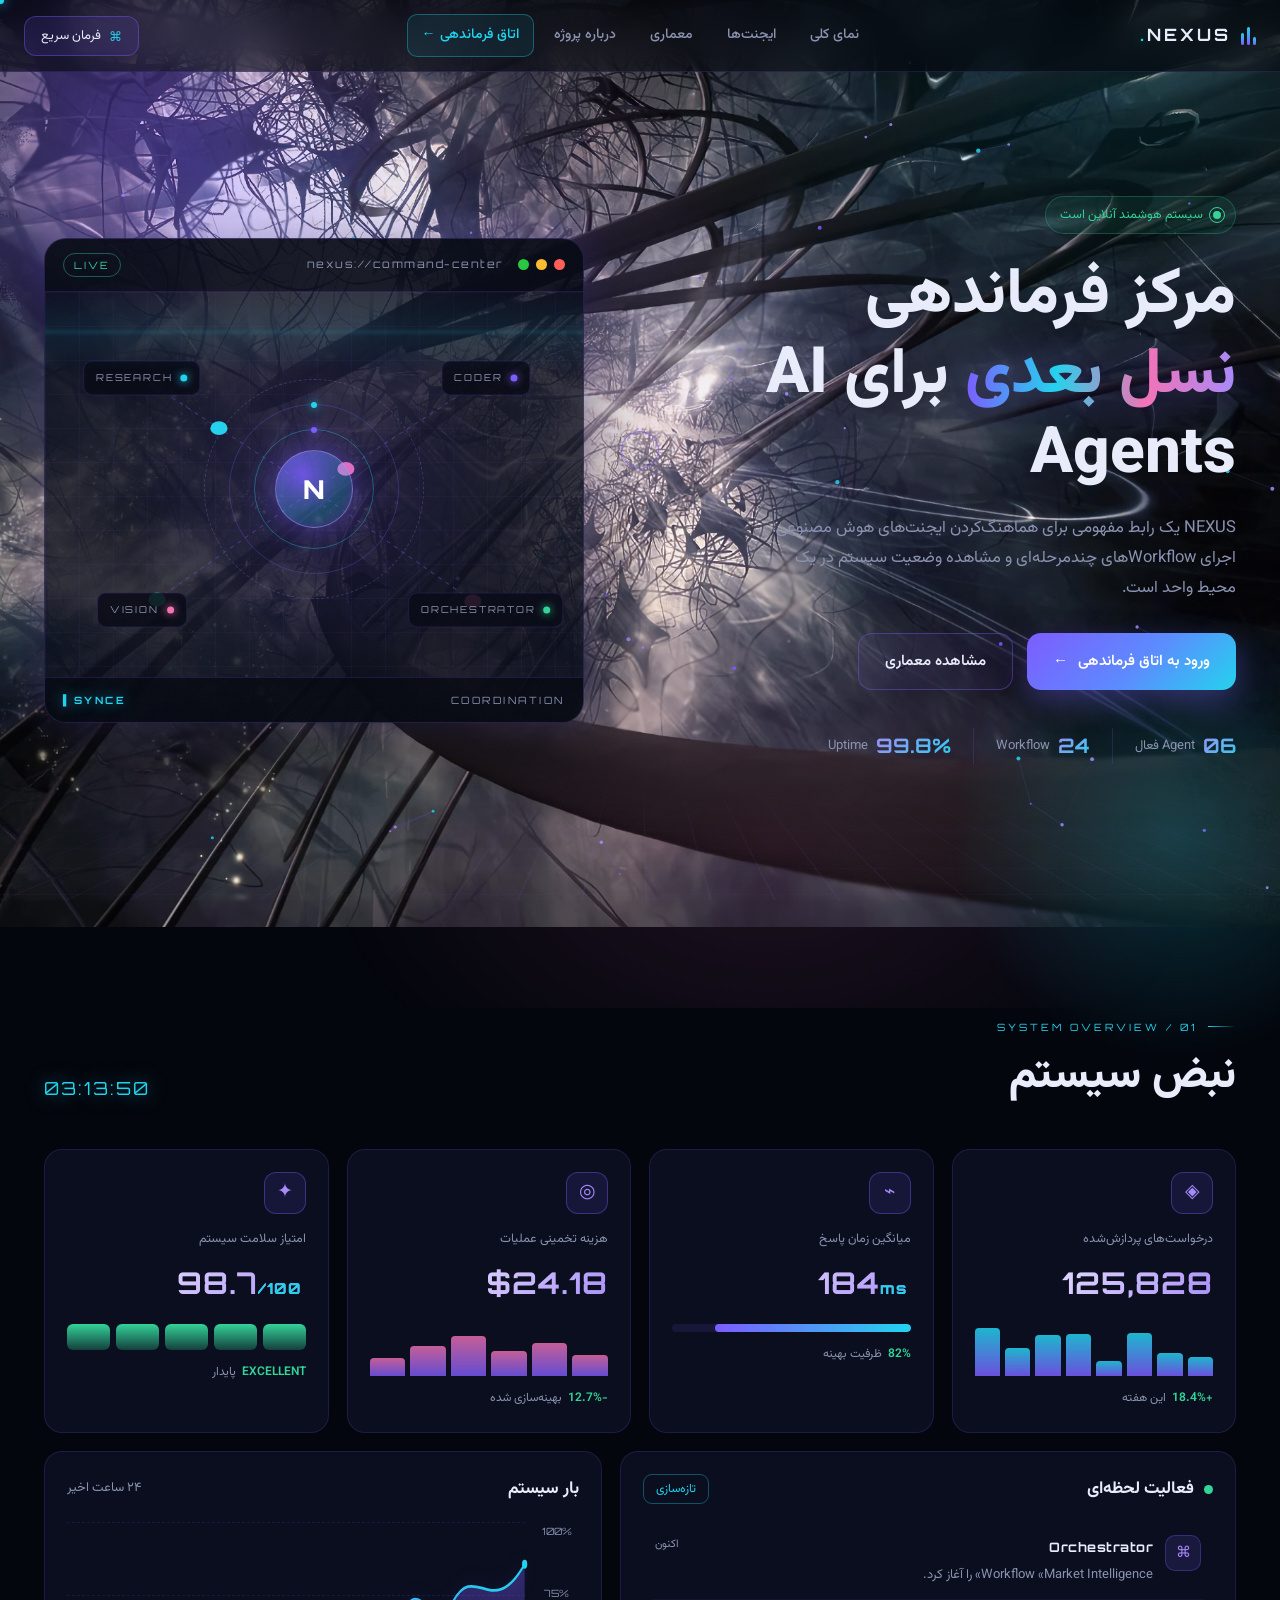
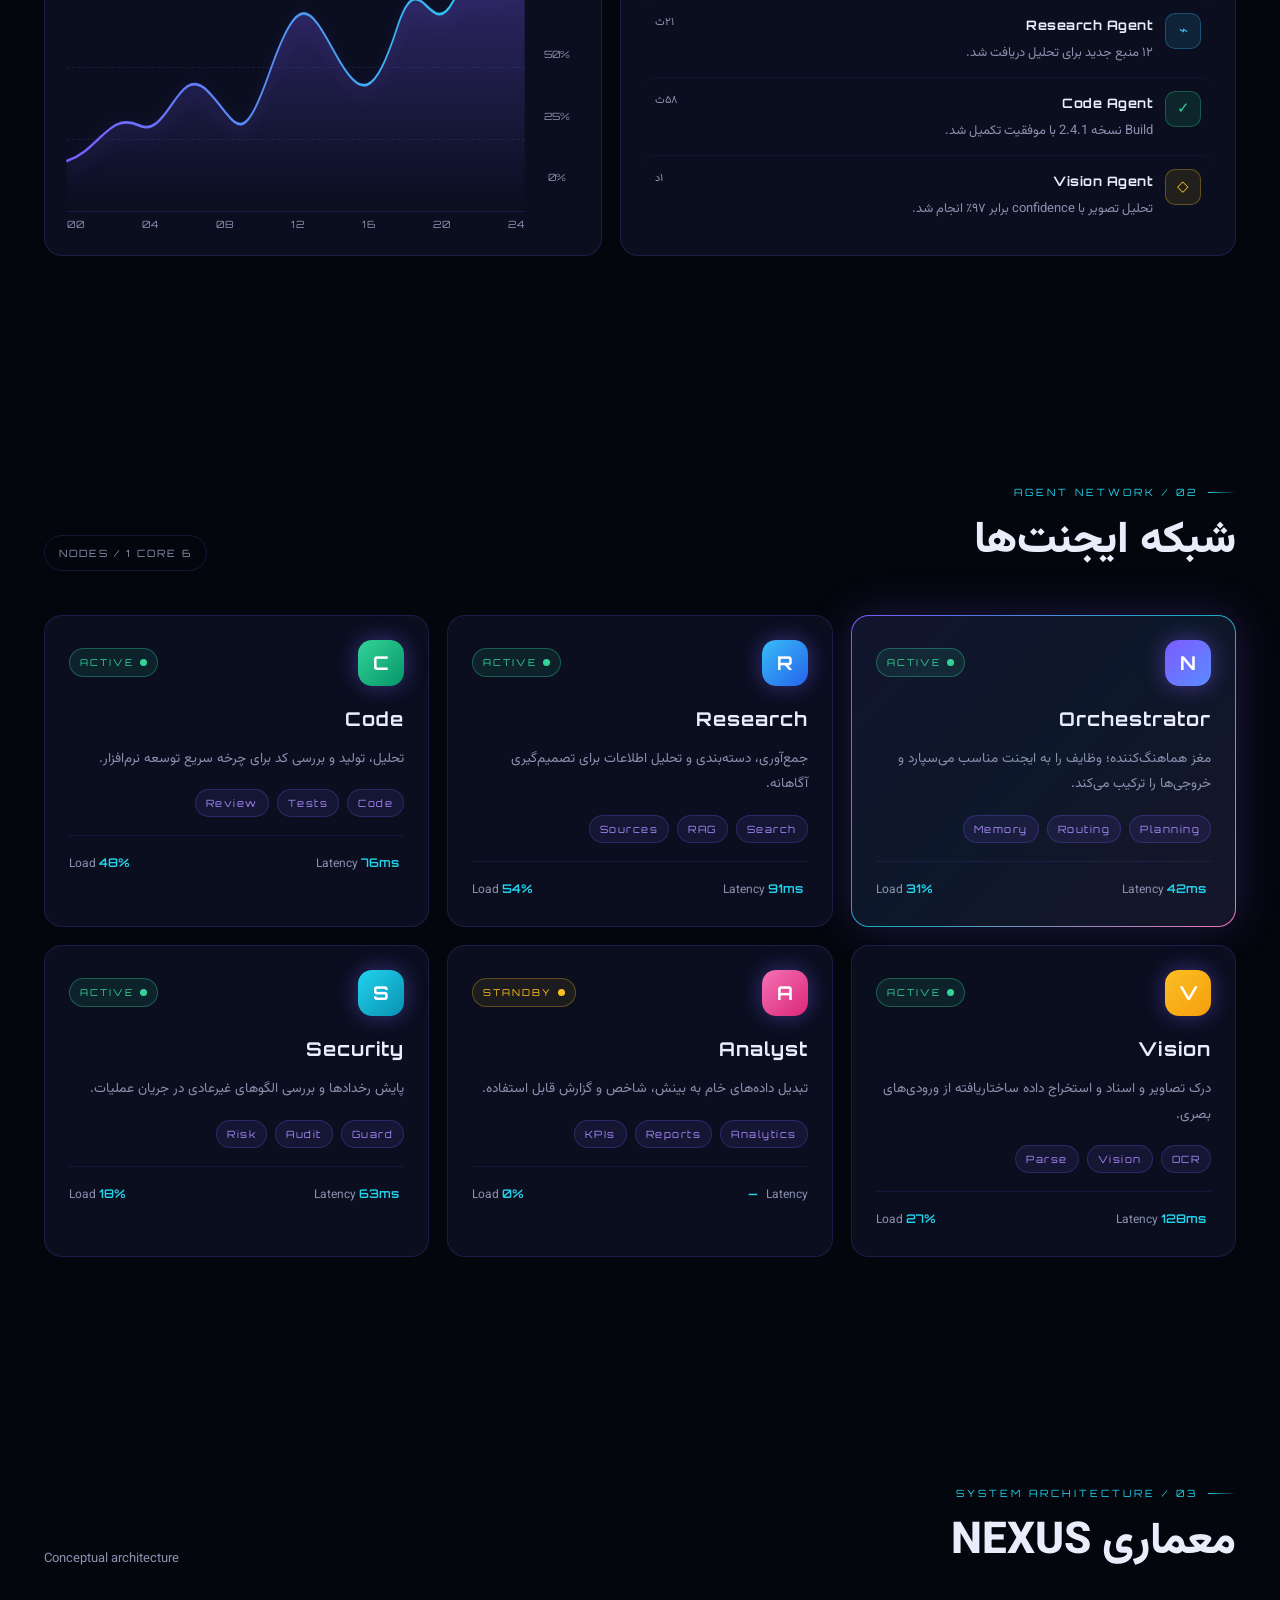
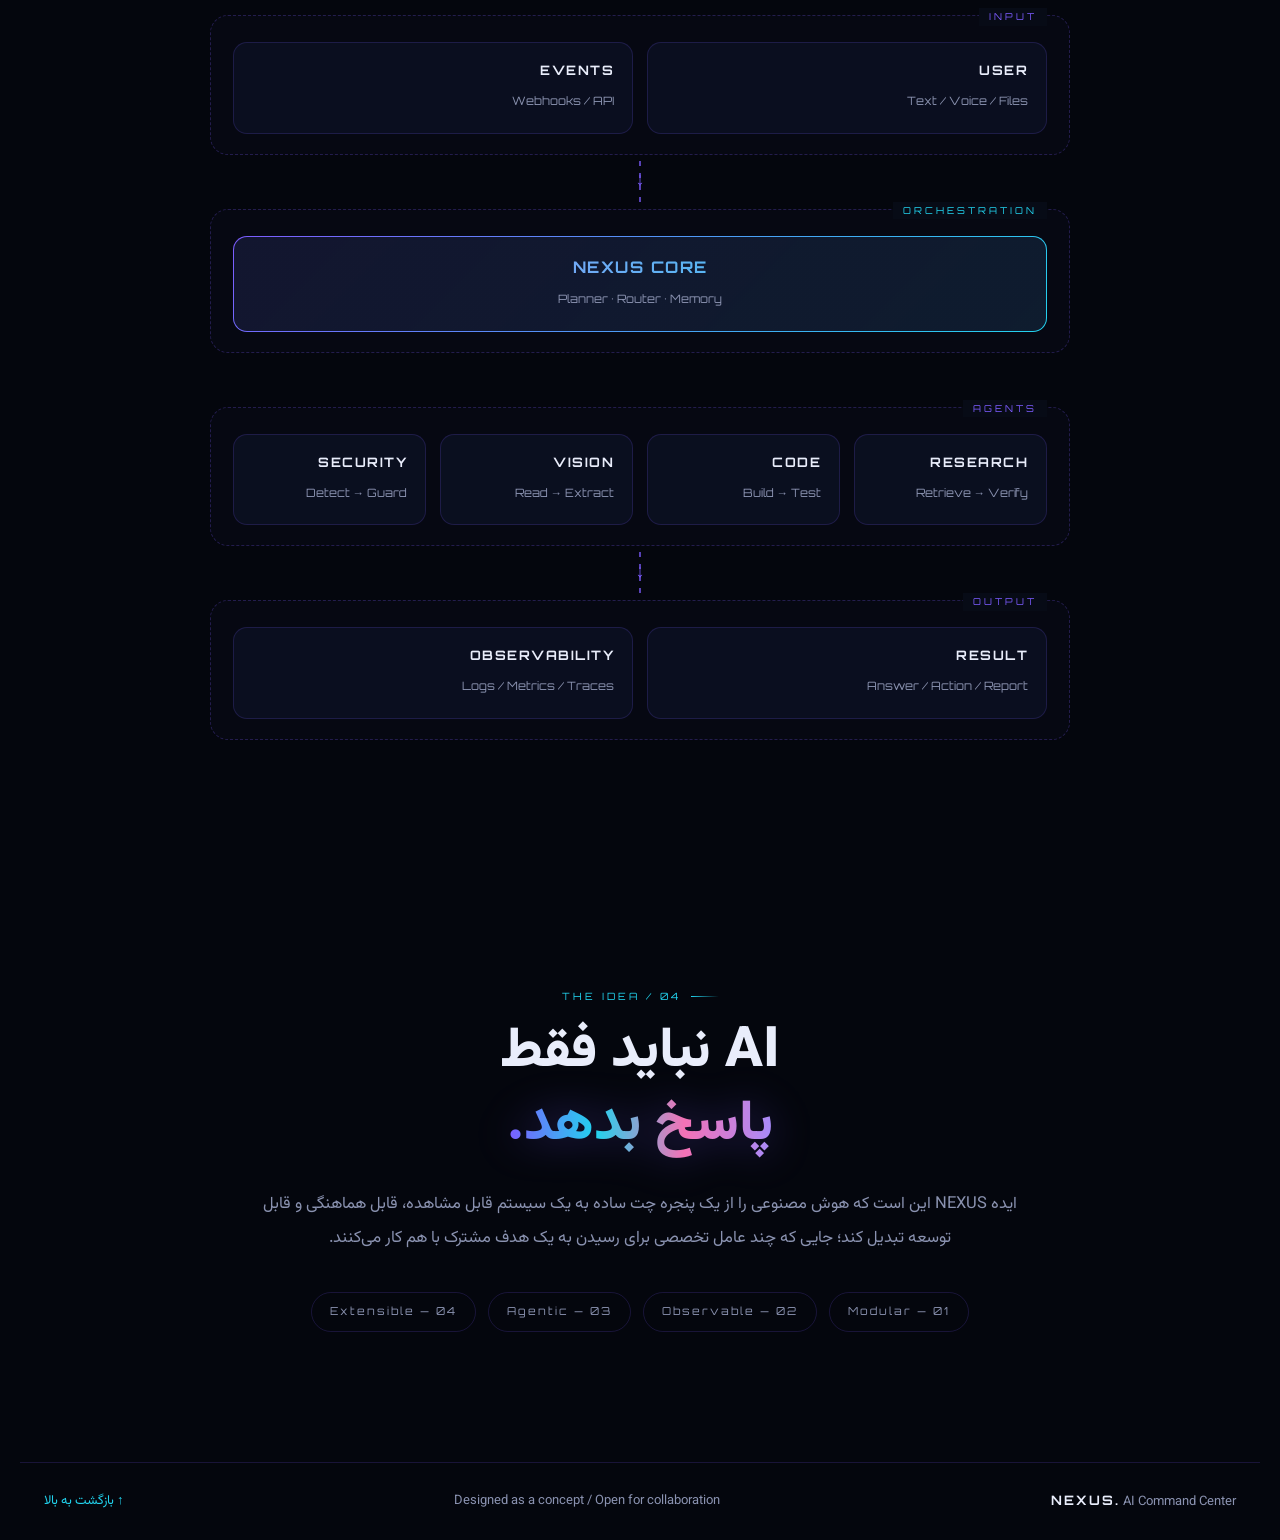
==== commit aabba779: "Add files via upload افزودن اتاق فرماندهی" ====
--- a/index.html
+++ b/index.html
@@ -41,6 +41,7 @@
       <a href="#agents">ایجنت‌ها</a>
       <a href="#architecture">معماری</a>
       <a href="#about">درباره پروژه</a>
+      <a href="console.html" class="nav-cta">اتاق فرماندهی ←</a>
     </nav>
 
     <button class="command-btn" id="commandBtn">
@@ -58,7 +59,7 @@
           اجرای Workflowهای چندمرحله‌ای و مشاهده وضعیت سیستم در یک محیط واحد است.
         </p>
         <div class="hero-actions">
-          <a href="#overview" class="btn btn-primary">ورود به داشبورد <span>←</span></a>
+          <a href="console.html" class="btn btn-primary">ورود به اتاق فرماندهی <span>←</span></a>
           <a href="#architecture" class="btn btn-ghost">مشاهده معماری</a>
         </div>
         <div class="hero-meta">
@@ -77,7 +78,6 @@
         <div class="console-body">
           <div class="scanline"></div>
 
-          <!-- خطوط ارتباطی + بسته‌های داده متحرک -->
           <svg class="links" viewBox="0 0 100 100" preserveAspectRatio="none" aria-hidden="true">
             <line class="lk" x1="18" y1="20" x2="50" y2="46" vector-effect="non-scaling-stroke"/>
             <line class="lk" x1="82" y1="20" x2="50" y2="46" vector-effect="non-scaling-stroke"/>
@@ -317,10 +317,11 @@
       <div class="modal-head"><span>COMMAND PALETTE</span><button id="closeModal">×</button></div>
       <div class="command-input"><span>⌕</span><input id="commandInput" placeholder="یک فرمان وارد کنید..." autocomplete="off"></div>
       <div class="command-list">
-        <button data-target="#overview"><b>↗</b><span>نمای کلی سیستم</span><kbd>01</kbd></button>
-        <button data-target="#agents"><b>◈</b><span>مشاهده ایجنت‌ها</span><kbd>02</kbd></button>
-        <button data-target="#architecture"><b>⌘</b><span>معماری سیستم</span><kbd>03</kbd></button>
-        <button data-target="#about"><b>✦</b><span>ایده NEXUS</span><kbd>04</kbd></button>
+        <button data-target="console.html"><b>❯</b><span>اتاق فرماندهی — دستور به کارخونه</span><kbd>01</kbd></button>
+        <button data-target="#overview"><b>↗</b><span>نمای کلی سیستم</span><kbd>02</kbd></button>
+        <button data-target="#agents"><b>◈</b><span>مشاهده ایجنت‌ها</span><kbd>03</kbd></button>
+        <button data-target="#architecture"><b>⌘</b><span>معماری سیستم</span><kbd>04</kbd></button>
+        <button data-target="#about"><b>✦</b><span>ایده NEXUS</span><kbd>05</kbd></button>
       </div>
     </div>
   </div>
--- a/style.css
+++ b/style.css
@@ -1,5 +1,5 @@
 /* ═══════════════════════════════════════════
-   NEXUS · نسخه بهینه + پس‌زمینه زنده
+   NEXUS · دو صفحه‌ای: ویترین + اتاق فرماندهی
    ═══════════════════════════════════════════ */
 *, *::before, *::after { box-sizing: border-box; margin: 0; padding: 0; }
 
@@ -44,7 +44,6 @@
   body, body a, body button, body input { cursor: none; }
 }
 
-/* وقتی تب مخفی می‌شه همه انیمیشن‌ها وایستن */
 .tab-hidden * { animation-play-state: paused !important; }
 
 /* ═══════════ پس‌زمینه‌ی زنده ═══════════ */
@@ -66,16 +65,12 @@
   50%  { transform: scale(1.14) translate(1.6%, -1.2%); }
   100% { transform: scale(1.06) translate(-1.6%, 1.2%); }
 }
-
-/* نور مرکزی که نفس می‌کشه */
 .bg-photo-inner::after {
   content: ''; position: absolute; inset: 0;
   background: radial-gradient(ellipse 46% 40% at 50% 45%, rgba(167, 139, 250, .15), transparent 65%);
   animation: bgBreath 7s ease-in-out infinite;
 }
 @keyframes bgBreath { 0%, 100% { opacity: .35; } 50% { opacity: 1; } }
-
-/* شعاع نور که گاهی از روی عکس رد می‌شه */
 .bg-sweep {
   position: absolute; inset: -20%;
   background: linear-gradient(115deg, transparent 42%, rgba(34, 211, 238, .05) 50%, rgba(167, 139, 250, .09) 54%, transparent 62%);
@@ -89,7 +84,6 @@
   88%, 100% { transform: translateX(130%) skewX(-12deg); opacity: 0; }
 }
 
-/* ═══════════ پس‌زمینه (بدون بلور سنگین) ═══════════ */
 .aurora {
   position: fixed; inset: -12%; z-index: -6; pointer-events: none;
   background:
@@ -106,7 +100,6 @@
 
 #particles { position: fixed; inset: 0; z-index: -5; pointer-events: none; }
 
-/* گرید متحرک با transform (خیلی سبک‌تر) */
 .grid-floor {
   position: fixed; left: 0; right: 0; bottom: 0; height: 42vh; z-index: -4;
   pointer-events: none; overflow: hidden;
@@ -126,7 +119,6 @@
 }
 @keyframes gridScroll { to { transform: translateY(46px); } }
 
-/* اورب‌ها با گرادیانت به جای بلور ۹۰ پیکسلی */
 .orb { position: fixed; border-radius: 50%; z-index: -3; pointer-events: none; }
 .orb-a {
   width: 560px; height: 560px; top: -170px; inset-inline-end: -150px;
@@ -141,7 +133,6 @@
 @keyframes floatA { 50% { transform: translate(-60px, 80px) scale(1.1); } }
 @keyframes floatB { 50% { transform: translate(70px, -60px) scale(.92); } }
 
-/* نویز ثابت (بدون انیمیشن) */
 .noise {
   position: fixed; inset: 0; z-index: 40; pointer-events: none; opacity: .045;
   background-image: url("data:image/svg+xml,%3Csvg xmlns='http://www.w3.org/2000/svg' width='140' height='140'%3E%3Cfilter id='n'%3E%3CfeTurbulence type='fractalNoise' baseFrequency='.9' numOctaves='2'/%3E%3C/filter%3E%3Crect width='140' height='140' filter='url(%23n)' opacity='.6'/%3E%3C/svg%3E");
@@ -181,6 +172,13 @@
 .topbar.scrolled { background: rgba(5, 7, 15, .9); box-shadow: 0 10px 30px rgba(0, 0, 0, .4); }
 @keyframes topDown { from { transform: translateY(-100%); opacity: 0; } }
 
+.back-link {
+  color: var(--muted); text-decoration: none; font-size: 13.5px;
+  display: flex; align-items: center; gap: 6px; padding: 8px 14px;
+  border-radius: 10px; border: 1px solid var(--line); transition: .3s; white-space: nowrap;
+}
+.back-link:hover { color: var(--text); border-color: var(--line-2); background: rgba(124, 92, 255, .12); }
+
 .brand {
   display: flex; align-items: center; gap: 10px; text-decoration: none;
   color: var(--text); font-family: var(--font-en); font-weight: 700;
@@ -197,7 +195,7 @@
 .brand-mark i:nth-child(3) { height: 65%; animation-delay: .36s; }
 @keyframes eq { 50% { transform: scaleY(.35); } }
 
-nav { display: flex; gap: 6px; }
+nav { display: flex; gap: 6px; align-items: center; }
 nav a {
   position: relative; color: var(--muted); text-decoration: none;
   font-size: 14px; font-weight: 500; padding: 8px 14px; border-radius: 10px;
@@ -210,6 +208,20 @@
   transform: scaleX(0); transition: transform .35s cubic-bezier(.16, 1, .3, 1);
 }
 nav a:hover::after { transform: scaleX(1); }
+nav a.nav-cta {
+  color: var(--cyan); border: 1px solid rgba(34, 211, 238, .35);
+  background: rgba(34, 211, 238, .08); border-radius: 10px;
+}
+nav a.nav-cta:hover { background: rgba(34, 211, 238, .16); box-shadow: 0 0 18px rgba(34, 211, 238, .25); }
+nav a.nav-cta::after { display: none; }
+
+.live {
+  margin-inline-start: auto; color: var(--green); border: 1px solid rgba(52, 211, 153, .4);
+  padding: 2px 10px; border-radius: 100px; font-size: 10px; letter-spacing: 2px;
+  font-family: var(--font-en);
+  animation: blink 1.6s ease-in-out infinite;
+}
+@keyframes blink { 50% { opacity: .45; } }
 
 .command-btn {
   display: flex; align-items: center; gap: 8px; font-family: var(--font-fa);
@@ -229,7 +241,7 @@
 }
 .command-btn:hover::after { transform: translateX(320%) skewX(-22deg); }
 
-/* ═══════════ هیرو ═══════════ */
+/* ═══════════ هیرو (صفحه اصلی) ═══════════ */
 main { max-width: 1240px; margin: 0 auto; padding: 0 24px; position: relative; }
 
 .hero {
@@ -302,7 +314,7 @@
   -webkit-background-clip: text; background-clip: text; color: transparent;
 }
 
-/* ═══════════ کنسول ═══════════ */
+/* ═══════════ کنسول هیرو ═══════════ */
 .hero-console {
   position: relative; border-radius: 22px; background: rgba(10, 14, 28, .82);
   border: 1px solid var(--line);
@@ -319,12 +331,6 @@
 .window-dots i:nth-child(1) { background: #ff5f57; }
 .window-dots i:nth-child(2) { background: #febc2e; }
 .window-dots i:nth-child(3) { background: #28c840; }
-.live {
-  margin-inline-start: auto; color: var(--green); border: 1px solid rgba(52, 211, 153, .4);
-  padding: 2px 10px; border-radius: 100px; font-size: 10px; letter-spacing: 2px;
-  animation: blink 1.6s ease-in-out infinite;
-}
-@keyframes blink { 50% { opacity: .45; } }
 
 .console-body {
   position: relative; height: 430px; overflow: hidden;
@@ -407,7 +413,146 @@
 }
 .console-status strong::after { content: '▍'; animation: blink 1s steps(2) infinite; }
 
-/* ═══════════ بخش‌ها ═══════════ */
+/* ═══════════════════════════════════════════
+   صفحه‌ی اتاق فرماندهی (console.html)
+   ═══════════════════════════════════════════ */
+.cmd-main { max-width: 1040px; margin: 0 auto; padding: 120px 24px 70px; position: relative; }
+
+.cmd-hero { text-align: center; margin-bottom: 64px; }
+.cmd-hero .eyebrow { margin-bottom: 20px; }
+.cmd-hero > * { animation: fadeUp .8s cubic-bezier(.16, 1, .3, 1) backwards; }
+.cmd-hero > *:nth-child(2) { animation-delay: .1s; }
+.cmd-hero > *:nth-child(3) { animation-delay: .2s; }
+.cmd-hero > *:nth-child(4) { animation-delay: .3s; }
+.cmd-hero > *:nth-child(5) { animation-delay: .38s; }
+.cmd-hero > *:nth-child(6) { animation-delay: .46s; }
+.cmd-hero > *:nth-child(7) { animation-delay: .54s; }
+.cmd-hero p { color: var(--muted); font-size: 15.5px; max-width: 62ch; margin: 0 auto; }
+
+.cmd-box {
+  display: flex; align-items: center; gap: 14px; flex-wrap: wrap;
+  max-width: 780px; margin: 32px auto 12px;
+  background: rgba(10, 14, 28, .85);
+  border: 1px solid var(--line-2); border-radius: 18px;
+  padding: 15px 18px;
+  box-shadow: 0 20px 60px rgba(0, 0, 0, .45), 0 0 30px rgba(124, 92, 255, .15);
+  transition: border-color .35s, box-shadow .35s;
+}
+.cmd-box:focus-within { border-color: rgba(34, 211, 238, .55); box-shadow: 0 20px 60px rgba(0, 0, 0, .45), 0 0 40px rgba(34, 211, 238, .22); }
+.cmd-icon { color: var(--green); font-family: var(--font-en); font-size: 15px; flex-shrink: 0; }
+.cmd-box input {
+  flex: 1; min-width: 200px; background: transparent; border: none; outline: none;
+  color: var(--text); font-family: var(--font-fa); font-size: 15.5px;
+}
+.cmd-box input::placeholder { color: var(--muted); }
+.cmd-box input:disabled { opacity: .55; }
+.cmd-btn {
+  font-family: var(--font-fa); font-size: 13px; font-weight: 700; color: #fff;
+  background: linear-gradient(135deg, var(--purple), var(--cyan));
+  border: none; border-radius: 12px; padding: 11px 22px;
+  transition: .3s; white-space: nowrap; flex-shrink: 0;
+}
+.cmd-btn:hover { box-shadow: 0 0 20px rgba(124, 92, 255, .55); transform: translateY(-1px); }
+.cmd-btn:disabled { opacity: .75; transform: none; }
+.cmd-box.working {
+  border-color: rgba(52, 211, 153, .5);
+  box-shadow: 0 20px 60px rgba(0, 0, 0, .45), 0 0 35px rgba(52, 211, 153, .25);
+}
+.cmd-box.working .cmd-icon { animation: dotBlink .8s ease-in-out infinite; }
+
+.cmd-status {
+  font-family: var(--font-en); font-size: 10.5px; letter-spacing: 3px;
+  color: var(--muted); margin-bottom: 22px; transition: color .3s;
+}
+.cmd-status.busy { color: var(--amber); }
+.cmd-status.ok { color: var(--green); text-shadow: 0 0 12px rgba(52, 211, 153, .6); }
+
+.chips { display: flex; flex-wrap: wrap; gap: 10px; justify-content: center; }
+.chip {
+  font-family: var(--font-fa); font-size: 12.5px; color: var(--muted);
+  background: rgba(124, 92, 255, .07); border: 1px solid var(--line);
+  border-radius: 100px; padding: 8px 18px; transition: .3s;
+}
+.chip:hover {
+  color: var(--text); border-color: var(--line-2); background: rgba(124, 92, 255, .16);
+  transform: translateY(-2px); box-shadow: 0 6px 18px rgba(124, 92, 255, .2);
+}
+
+.cmd-result {
+  max-width: 780px; margin: 26px auto 0; text-align: start;
+  max-height: 0; overflow: hidden; opacity: 0; padding: 0 20px;
+  background: rgba(8, 12, 24, .75); border-radius: 0 0 18px 18px;
+  transition: max-height .5s cubic-bezier(.16, 1, .3, 1), opacity .5s, padding .5s, border .5s;
+  border: 1px solid transparent; border-top: none;
+}
+.cmd-result.show {
+  max-height: 320px; opacity: 1; padding: 18px 20px;
+  border: 1px solid var(--line); border-top: none;
+  animation: fadeIn .4s;
+}
+.mr-head { display: flex; align-items: center; gap: 12px; margin-bottom: 10px; }
+.mr-badge {
+  font-family: var(--font-en); font-size: 10px; letter-spacing: 2px; color: var(--green);
+  border: 1px solid rgba(52, 211, 153, .4); border-radius: 100px; padding: 3px 10px;
+  text-shadow: 0 0 10px rgba(52, 211, 153, .5);
+}
+.mr-head b { font-family: var(--font-en); font-size: 13px; letter-spacing: 1px; color: var(--text); }
+.mr-task { font-size: 12px; color: var(--muted); margin-bottom: 8px; }
+.mr-sum { font-size: 14px; color: var(--text); line-height: 1.9; margin-bottom: 12px; }
+.mr-meta { display: flex; gap: 20px; flex-wrap: wrap; }
+.mr-meta span { font-size: 11.5px; color: var(--muted); }
+.mr-meta b { font-family: var(--font-en); color: var(--cyan); margin-inline-start: 5px; }
+
+.cmd-section-head {
+  display: flex; justify-content: space-between; align-items: baseline;
+  gap: 14px; margin-bottom: 22px; flex-wrap: wrap;
+}
+.cmd-h2 { font-size: 22px; font-weight: 800; }
+.cmd-sub { font-size: 12.5px; color: var(--muted); }
+.cmd-agents { margin-bottom: 54px; }
+
+.agent-live-grid { display: grid; grid-template-columns: repeat(auto-fit, minmax(155px, 1fr)); gap: 14px; }
+.agent-mini {
+  position: relative; overflow: hidden; text-align: center;
+  background: var(--panel); border: 1px solid var(--line); border-radius: 16px;
+  padding: 18px 14px 14px;
+  transition: border-color .4s, box-shadow .4s, transform .4s;
+}
+.agent-mini .agent-symbol {
+  width: 42px; height: 42px; font-size: 17px; border-radius: 12px;
+  margin: 0 auto 10px;
+}
+.agent-mini h3 { font-family: var(--font-en); font-size: 13.5px; letter-spacing: 1px; margin-bottom: 8px; }
+.agent-mini .mini-load { font-size: 11px; color: var(--muted); margin-top: 10px; }
+.agent-mini .mini-load b { font-family: var(--font-en); color: var(--cyan); margin-inline-start: 4px; }
+
+/* ⭐ کارت ایجنت در حال کار — می‌درخشه */
+.agent-mini.working {
+  border-color: rgba(52, 211, 153, .6);
+  box-shadow: 0 0 0 1px rgba(52, 211, 153, .35) inset, 0 12px 35px rgba(0, 0, 0, .45), 0 0 32px rgba(52, 211, 153, .28);
+  animation: workingPulse 1.8s ease-in-out infinite;
+}
+.agent-mini.working::after {
+  content: ''; position: absolute; inset: 0; pointer-events: none;
+  background: linear-gradient(115deg, transparent 32%, rgba(52, 211, 153, .14) 50%, transparent 68%);
+  animation: sweepX 1.9s linear infinite;
+}
+@keyframes workingPulse {
+  50% {
+    box-shadow: 0 0 0 1px rgba(52, 211, 153, .5) inset, 0 12px 35px rgba(0, 0, 0, .45), 0 0 48px rgba(52, 211, 153, .45);
+    transform: translateY(-3px);
+  }
+}
+@keyframes sweepX { from { transform: translateX(-130%); } to { transform: translateX(130%); } }
+
+.cmd-feed { display: grid; grid-template-columns: 1.15fr .85fr; gap: 18px; }
+.guide-list { display: flex; flex-direction: column; }
+.guide-row { display: flex; align-items: center; gap: 12px; padding: 11px 8px; }
+.guide-row + .guide-row { border-top: 1px solid rgba(124, 92, 255, .08); }
+.guide-row b { font-family: var(--font-en); font-size: 12.5px; display: block; color: var(--text); }
+.guide-row small { color: var(--muted); font-size: 12px; }
+
+/* ═══════════ بخش‌ها (صفحه اصلی) ═══════════ */
 .section { padding: 110px 0; position: relative; }
 .section-heading {
   display: flex; justify-content: space-between; align-items: flex-end;
@@ -576,7 +721,7 @@
 @keyframes draw { to { stroke-dashoffset: 0; } }
 @keyframes areaIn { from { opacity: 0; } }
 
-/* ═══════════ ایجنت‌ها ═══════════ */
+/* ═══════════ ایجنت‌ها (صفحه اصلی) ═══════════ */
 .agent-grid { display: grid; grid-template-columns: repeat(3, 1fr); gap: 18px; }
 .agent-card {
   position: relative; overflow: hidden; background: var(--panel);
@@ -658,7 +803,6 @@
     linear-gradient(rgba(13, 18, 36, .95), rgba(13, 18, 36, .95)) padding-box,
     linear-gradient(135deg, var(--purple), var(--cyan)) border-box;
 }
-/* درخشش با opacity به جای box-shadow متحرک */
 .arch-box.main::after {
   content: ''; position: absolute; inset: -1px; border-radius: inherit; pointer-events: none;
   box-shadow: 0 0 45px rgba(124, 92, 255, .35);
@@ -767,6 +911,9 @@
   .activity-grid { grid-template-columns: 1fr; }
   .agent-grid { grid-template-columns: repeat(2, 1fr); }
 }
+@media (max-width: 900px) {
+  .cmd-feed { grid-template-columns: 1fr; }
+}
 @media (max-width: 640px) {
   nav { display: none; }
   .metric-grid, .agent-grid { grid-template-columns: 1fr; }
@@ -774,6 +921,8 @@
   .console-body { height: 380px; }
   .core { transform: translate(-50%, -50%) scale(.78); }
   .grid-floor { display: none; }
+  .cmd-btn { padding: 10px 16px; font-size: 12px; }
+  .cmd-box input { font-size: 14px; }
   footer { flex-direction: column; text-align: center; }
 }
 
